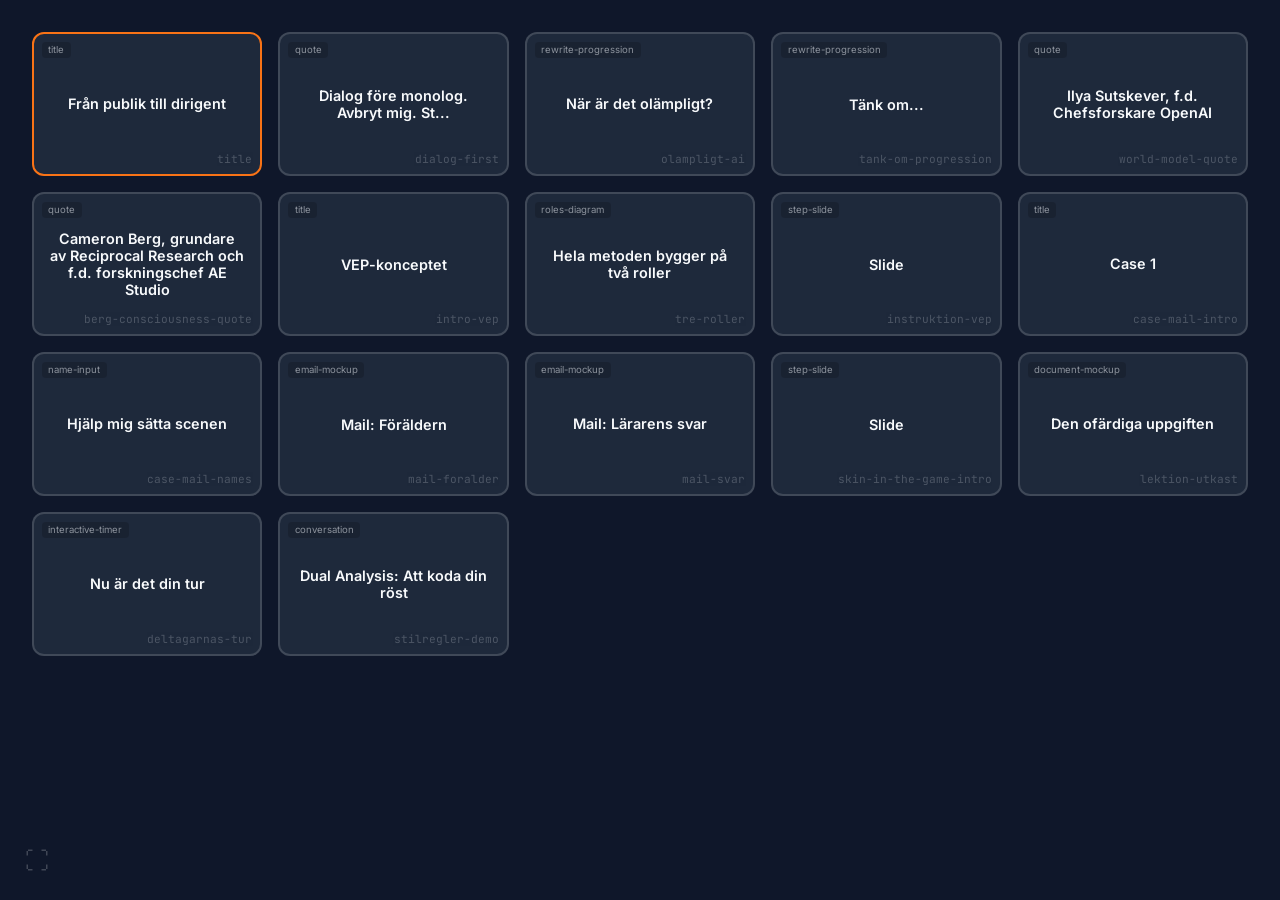
==== index.html @ 454cc5ca "Initial commit for Björnekullaskolan presentation" ====
<!DOCTYPE html>
<html lang="sv">

<head>
    <meta charset="UTF-8">
    <meta name="viewport" content="width=device-width, initial-scale=1.0">
    <title>AI-Workshop Björnekullaskolan</title>
    <meta name="description" content="Workshop om AI för Björnekullaskolan, 28 april 2026">
    <link
        href="https://fonts.googleapis.com/css2?family=Inter:wght@400;600;700;900&family=JetBrains+Mono:wght@400;700&display=swap"
        rel="stylesheet">
    <style>
        :root {
            /* Bakgrundsfärger - ändra här för att byta tema */
            --bg: #0f172a;          /* Djup gryningsblå (slate-900) */
            --surface: #1e293b;     /* Ytor (slate-800) */
            --card-bg: #1e293b;     /* Kortens bakgrund */
            --card-bg-hover: #334155; /* Kort vid hover (slate-700) */

            /* Textfärger */
            --text: #f8fafc;
            --text-muted: rgba(248, 250, 252, 0.7);

            /* Accentfärger */
            --accent: #f97316;
            --accent2: #a855f7;
            --green: #22c55e;
            --yellow: #eab308;
            --red: #ef4444;

            /* Ramar */
            --border: rgba(255, 255, 255, 0.15);
            --border-hover: rgba(255, 255, 255, 0.3);
        }

        * {
            margin: 0;
            padding: 0;
            box-sizing: border-box;
        }

        body {
            font-family: 'Inter', sans-serif;
            background: var(--bg);
            color: var(--text);
            min-height: 100vh;
        }

        /* ===== CARD GRID VIEW ===== */
        .card-view {
            padding: 2rem;
            display: grid;
            grid-template-columns: repeat(auto-fill, minmax(200px, 1fr));
            gap: 1rem;
            max-width: 1400px;
            margin: 0 auto;
        }

        .card-view.hidden {
            display: none;
        }

        .slide-card {
            aspect-ratio: 16/10;
            background: var(--card-bg);
            border-radius: 12px;
            border: 2px solid var(--border);
            cursor: pointer;
            transition: all 0.3s;
            display: flex;
            flex-direction: column;
            align-items: center;
            justify-content: center;
            text-align: center;
            padding: 1rem;
            position: relative;
            overflow: hidden;
        }

        .slide-card:hover {
            border-color: var(--accent);
            transform: translateY(-4px);
            box-shadow: 0 10px 30px rgba(0, 0, 0, 0.4);
        }

        .slide-card:first-child {
            border-color: var(--accent);
        }

        .card-icon {
            font-size: 2rem;
            margin-bottom: 0.5rem;
        }

        .card-title {
            font-weight: 600;
            font-size: 0.9rem;
        }

        .card-id {
            position: absolute;
            bottom: 0.5rem;
            right: 0.5rem;
            font-size: 0.7rem;
            opacity: 0.3;
            font-family: 'JetBrains Mono', monospace;
            color: var(--text-muted);
        }

        .card-type {
            position: absolute;
            top: 0.5rem;
            left: 0.5rem;
            font-size: 0.6rem;
            opacity: 0.5;
            background: rgba(0, 0, 0, 0.3);
            padding: 0.15rem 0.4rem;
            border-radius: 4px;
        }

        /* ===== SLIDE FULLSCREEN VIEW ===== */
        .slide-view {
            position: fixed;
            inset: 0;
            background: var(--bg);
            display: none;
            flex-direction: column;
            z-index: 100;
        }

        .slide-view.active {
            display: flex;
        }

        .slide-content {
            flex: 1;
            display: flex;
            flex-direction: column;
            align-items: center;
            justify-content: center;
            padding: 2rem;
            overflow-y: auto;
        }

        .close-btn {
            position: fixed;
            top: 1rem;
            right: 1rem;
            background: rgba(255, 255, 255, 0.1);
            border: none;
            color: white;
            width: 48px;
            height: 48px;
            border-radius: 50%;
            font-size: 1.5rem;
            cursor: pointer;
            z-index: 101;
            transition: all 0.2s;
        }

        .close-btn:hover {
            background: rgba(255, 255, 255, 0.2);
        }

        /* ===== DIMMER BUTTON ===== */
        .dimmer-btn {
            position: fixed;
            top: 1rem;
            right: 5rem;
            background: rgba(255, 255, 255, 0.1);
            border: none;
            color: white;
            width: 48px;
            height: 48px;
            border-radius: 50%;
            font-size: 1.2rem;
            cursor: pointer;
            z-index: 101;
            transition: all 0.3s;
        }

        .dimmer-btn:hover {
            background: rgba(255, 255, 255, 0.2);
        }

        .dimmer-btn.active {
            background: var(--accent);
        }

        .slide-view.dimmed::before {
            content: '';
            position: absolute;
            inset: 0;
            background: rgba(0, 0, 0, 0.7);
            z-index: 1;
            pointer-events: none;
        }

        .slide-view.dimmed .slide-content {
            z-index: 2;
            position: relative;
        }

        .slide-view.dimmed .close-btn,
        .slide-view.dimmed .dimmer-btn {
            z-index: 102;
        }

        .nav-btn {
            display: none;
        }

        .slide-id-display {
            position: fixed;
            bottom: 1rem;
            left: 50%;
            transform: translateX(-50%);
            font-family: 'JetBrains Mono', monospace;
            font-size: 0.8rem;
            opacity: 0.4;
        }

        /* ===== SLIDE TYPE: TITLE ===== */
        .slide-title-type {
            text-align: center;
        }

        .slide-title-type h1 {
            font-size: clamp(2.5rem, 8vw, 5rem);
            font-weight: 900;
            background: linear-gradient(135deg, var(--accent), var(--accent2));
            -webkit-background-clip: text;
            background-clip: text;
            -webkit-text-fill-color: transparent;
            margin-bottom: 1rem;
        }

        .slide-title-type .subtitle {
            font-size: clamp(1.2rem, 3vw, 1.8rem);
            opacity: 0.8;
        }

        .slide-title-type .meta {
            margin-top: 2rem;
            opacity: 0.5;
            font-size: 0.9rem;
        }

        /* ===== SLIDE TYPE: PRESENTER ===== */
        .slide-presenter {
            text-align: center;
            max-width: 800px;
        }

        .slide-presenter .avatar {
            width: 180px;
            height: 180px;
            border-radius: 50%;
            background: linear-gradient(135deg, var(--accent), var(--accent2));
            display: flex;
            align-items: center;
            justify-content: center;
            font-size: 4rem;
            margin: 0 auto 2rem;
            overflow: hidden;
        }

        .slide-presenter .avatar img {
            width: 100%;
            height: 100%;
            object-fit: cover;
        }

        .slide-presenter h2 {
            font-size: clamp(2.5rem, 5vw, 3.5rem);
            margin-bottom: 0.5rem;
        }

        .slide-presenter .title-org {
            color: var(--accent);
            font-size: clamp(1.3rem, 2.5vw, 1.8rem);
            margin-bottom: 2rem;
        }

        .slide-presenter .bio {
            opacity: 0.9;
            line-height: 1.8;
            font-size: clamp(1.1rem, 2vw, 1.4rem);
        }

        .slide-presenter .contact {
            margin-top: 2rem;
            opacity: 0.6;
            font-size: 1rem;
        }

        /* ===== SLIDE TYPE: STAT ===== */
        .slide-stat {
            text-align: center;
        }

        .slide-stat .stat-value {
            font-size: clamp(6rem, 20vw, 14rem);
            font-weight: 900;
            line-height: 1;
            background: linear-gradient(135deg, #fcd34d, var(--accent));
            -webkit-background-clip: text;
            background-clip: text;
            -webkit-text-fill-color: transparent;
        }

        .slide-stat .stat-label {
            font-size: clamp(1.2rem, 3vw, 1.8rem);
            opacity: 0.9;
            margin-top: 1rem;
            max-width: 700px;
        }

        .slide-stat .stat-source {
            margin-top: 2rem;
            opacity: 0.5;
            font-size: 0.9rem;
        }

        /* ===== SLIDE TYPE: QUOTE ===== */
        .slide-quote {
            max-width: 1000px;
            text-align: center;
        }

        .slide-quote.typewriter {
            font-family: 'JetBrains Mono', monospace;
            color: #fff;
        }

        .slide-quote .quote-text {
            font-size: clamp(1.2rem, 2vw, 2.2rem);
            line-height: 1.5;
            white-space: pre-wrap;
        }

        .slide-quote.typewriter .quote-text {
            text-shadow: 0 0 20px rgba(255, 255, 255, 0.1);
            font-size: clamp(1.4rem, 2.5vw, 2.3rem);
        }

        .slide-quote .highlight {
            color: var(--accent);
            font-weight: 700;
        }

        .slide-quote .quote-author {
            margin-top: 2rem;
            opacity: 0.6;
            font-size: 1rem;
            font-family: 'Inter', sans-serif;
        }

        .slide-quote .cursor {
            display: inline-block;
            width: 0.6em;
            height: 1.2em;
            background: currentColor;
            margin-left: 0.2em;
            animation: blink 1s step-end infinite;
            vertical-align: middle;
        }

        @keyframes blink {
            50% {
                opacity: 0;
            }
        }

        /* ===== SLIDE TYPE: GRID ===== */
        .slide-grid {
            text-align: center;
            width: 100%;
            max-width: 1100px;
        }

        .slide-grid h2 {
            font-size: clamp(1.8rem, 4vw, 2.5rem);
            margin-bottom: 2.5rem;
            background: linear-gradient(135deg, var(--accent), var(--accent2));
            -webkit-background-clip: text;
            background-clip: text;
            -webkit-text-fill-color: transparent;
        }

        .grid-cards {
            display: grid;
            grid-template-columns: repeat(2, 1fr);
            gap: 1.5rem;
        }

        @media (max-width: 768px) {
            .grid-cards {
                grid-template-columns: 1fr;
            }
        }

        .grid-card {
            background: var(--card-bg);
            border-radius: 16px;
            padding: 2rem;
            border: 1px solid var(--border);
            text-align: left;
            transition: all 0.3s;
        }

        .grid-card:hover {
            border-color: var(--accent);
            transform: translateY(-3px);
        }

        .grid-card-icon {
            font-size: 2.5rem;
            margin-bottom: 1rem;
        }

        .grid-card-title {
            font-weight: 700;
            font-size: 1.2rem;
            margin-bottom: 0.8rem;
            color: var(--accent);
        }

        .grid-card-desc {
            font-size: 1rem;
            opacity: 0.85;
            line-height: 1.6;
        }

        /* ===== SLIDE TYPE: QUAD-FLIP ===== */
        .slide-quad {
            text-align: center;
            width: 100%;
            max-width: 900px;
        }

        .slide-quad h2 {
            font-size: 1.8rem;
            color: var(--red);
            margin-bottom: 2rem;
        }

        .quad-grid {
            display: grid;
            grid-template-columns: repeat(2, 1fr);
            gap: 1rem;
        }

        .quad-card {
            background: var(--card-bg);
            border-radius: 16px;
            padding: 2rem;
            border: 2px solid var(--border);
            cursor: pointer;
            transition: all 0.3s;
            min-height: 180px;
            display: flex;
            flex-direction: column;
            justify-content: center;
        }

        .quad-card:hover {
            border-color: var(--border-hover);
            background: var(--card-bg-hover);
            transform: translateY(-3px);
        }

        .quad-card.flipped {
            background: var(--card-bg-hover);
            border-color: var(--accent);
        }

        .quad-front {
            transition: opacity 0.3s;
        }

        .quad-back {
            display: none;
            font-size: 0.9rem;
            line-height: 1.6;
        }

        .quad-card.flipped .quad-front {
            display: none;
        }

        .quad-card.flipped .quad-back {
            display: block;
        }

        .quad-icon {
            font-size: 2rem;
            margin-bottom: 0.5rem;
        }

        .quad-title {
            font-weight: 700;
            font-size: 1.1rem;
        }

        /* ===== SLIDE TYPE: MODAL-CARDS ===== */
        .slide-modal-cards {
            text-align: center;
            width: 100%;
            max-width: 1100px;
        }

        .slide-modal-cards h2 {
            font-size: clamp(1.8rem, 4vw, 2.5rem);
            margin-bottom: 2.5rem;
            background: linear-gradient(135deg, var(--accent), var(--accent2));
            -webkit-background-clip: text;
            background-clip: text;
            -webkit-text-fill-color: transparent;
        }

        .modal-cards-grid {
            display: grid;
            grid-template-columns: repeat(3, 1fr);
            gap: 1.5rem;
        }

        .modal-card {
            background: var(--card-bg);
            border-radius: 16px;
            padding: 2rem;
            border: 2px solid var(--border);
            cursor: pointer;
            transition: all 0.3s;
            text-align: center;
            border-top: 4px solid var(--card-color, var(--accent));
        }

        .modal-card:hover {
            border-color: var(--accent);
            background: var(--card-bg-hover);
            transform: translateY(-4px);
        }

        .modal-card-icon {
            font-size: 3rem;
            margin-bottom: 1rem;
        }

        .modal-card-icon img {
            width: 80px;
            height: 80px;
            object-fit: contain;
        }

        .modal-card-title {
            font-weight: 700;
            font-size: 1.3rem;
        }

        .card-modal-content {
            text-align: left;
        }

        .card-modal-content h3 {
            font-size: 1.8rem;
            margin-bottom: 1.5rem;
            color: var(--accent);
        }

        .card-modal-icon {
            float: right;
            margin-left: 1.5rem;
            font-size: 4rem;
        }

        .card-modal-icon img {
            width: 120px;
            height: 120px;
            object-fit: contain;
        }

        .card-modal-text {
            font-size: 2.2rem;
            line-height: 1.5;
        }

        .card-modal-text strong {
            color: var(--accent);
        }

        /* ===== SLIDE TYPE: TRAFFIC-LIGHT ===== */
        .slide-traffic {
            width: 100%;
            max-width: 1000px;
        }

        .slide-traffic h2 {
            text-align: center;
            font-size: 1.8rem;
            margin-bottom: 2rem;
        }

        /* ===== SLIDE TYPE: IMAGE ===== */
        .slide-image {
            text-align: center;
            width: 100%;
            max-width: 1200px;
            display: flex;
            flex-direction: column;
            align-items: center;
            justify-content: center;
            height: 100%;
        }

        .slide-image h2 {
            font-size: clamp(1.8rem, 4vw, 2.5rem);
            margin-bottom: 0.5rem;
            color: #fff;
        }

        .slide-image .subtitle {
            font-size: clamp(1.2rem, 2vw, 1.5rem);
            opacity: 0.7;
            margin-bottom: 2rem;
        }

        .slide-image img {
            max-width: 100%;
            max-height: 65vh;
            object-fit: contain;
            border-radius: 12px;
            box-shadow: 0 10px 30px rgba(0,0,0,0.5);
            border: 1px solid rgba(255,255,255,0.1);
        }

        /* ===== SLIDE TYPE: ROLES DIAGRAM ===== */
        .slide-roles-diagram {
            text-align: center;
            width: 100%;
            max-width: 1200px;
            height: 100%;
            display: flex;
            flex-direction: column;
            justify-content: center;
        }

        .slide-roles-diagram h2 {
            font-size: clamp(2rem, 4vw, 3rem);
            margin-bottom: 3rem;
            color: #fff;
            text-transform: uppercase;
            letter-spacing: 2px;
        }

        .roles-container {
            display: grid;
            grid-template-columns: repeat(2, 1fr);
            gap: 2rem;
            position: relative;
        }

        .roles-container::before {
            content: '';
            position: absolute;
            top: 0;
            bottom: 0;
            left: 50%;
            width: 2px;
            background: var(--accent);
            opacity: 0.5;
        }

        .role-column {
            display: flex;
            flex-direction: column;
            align-items: center;
            padding: 0 1rem;
        }

        .role-header {
            font-size: 1.5rem;
            font-weight: 700;
            margin-bottom: 2rem;
            text-transform: uppercase;
        }

        .role-icon {
            font-size: 6rem;
            margin-bottom: 2rem;
            filter: drop-shadow(0 0 20px rgba(249,115,22,0.4));
        }

        .role-footer {
            font-size: 1.2rem;
            line-height: 1.5;
            color: #cbd5e1;
        }
        
        .role-footer strong {
            color: var(--accent);
        }

        .traffic-grid {
            display: grid;
            grid-template-columns: repeat(3, 1fr);
            gap: 1rem;
        }

        .traffic-col {
            border-radius: 12px;
            padding: 1.2rem;
        }

        .traffic-col.green {
            background: rgba(34, 197, 94, 0.15);
            border: 2px solid var(--green);
        }

        .traffic-col.yellow {
            background: rgba(234, 179, 8, 0.15);
            border: 2px solid var(--yellow);
        }

        .traffic-col.red {
            background: rgba(239, 68, 68, 0.15);
            border: 2px solid var(--red);
        }

        .traffic-header {
            font-weight: 700;
            font-size: 1.1rem;
            margin-bottom: 1rem;
            display: flex;
            align-items: center;
            gap: 0.5rem;
        }

        .traffic-col.green .traffic-header {
            color: var(--green);
        }

        .traffic-col.yellow .traffic-header {
            color: var(--yellow);
        }

        .traffic-col.red .traffic-header {
            color: var(--red);
        }

        .traffic-list {
            list-style: none;
        }

        .traffic-list li {
            padding: 0.5rem 0;
            border-bottom: 1px solid var(--border);
            font-size: 0.85rem;
        }

        .traffic-list li:last-child {
            border-bottom: none;
        }

        /* ===== SLIDE TYPE: INCIDENTS ===== */
        .slide-incidents {
            width: 100%;
            max-width: 1200px;
        }

        .slide-incidents h2 {
            color: var(--yellow);
            font-size: clamp(1.8rem, 4vw, 2.5rem);
            margin-bottom: 0.5rem;
        }

        .slide-incidents .subtitle {
            opacity: 0.8;
            margin-bottom: 2.5rem;
            font-size: 1.1rem;
        }

        .incidents-grid {
            display: grid;
            grid-template-columns: repeat(3, 1fr);
            gap: 1.5rem;
        }

        @media (max-width: 900px) {
            .incidents-grid {
                grid-template-columns: 1fr;
            }
        }

        .incident-card {
            background: var(--card-bg);
            border: 2px solid var(--red);
            border-radius: 16px;
            padding: 1.8rem;
            cursor: pointer;
            transition: all 0.3s;
            text-align: left;
        }

        .incident-card:hover {
            border-color: var(--red);
            transform: translateY(-4px);
            box-shadow: 0 8px 24px rgba(239, 68, 68, 0.2);
        }

        .incident-icon {
            font-size: 2rem;
            margin-bottom: 0.5rem;
        }

        .incident-name {
            font-weight: 700;
            font-size: 1.2rem;
            margin: 0.5rem 0;
        }

        .incident-age {
            color: var(--red);
            font-weight: 700;
            font-size: 1.1rem;
        }

        .incident-platform {
            font-size: 0.9rem;
            opacity: 0.7;
            margin-top: 0.3rem;
        }

        .incident-desc {
            margin-top: 1rem;
            font-size: 0.95rem;
            line-height: 1.6;
            opacity: 0.9;
        }

        /* ===== SLIDE TYPE: TOOL-LINKS ===== */
        .slide-tools {
            text-align: center;
            width: 100%;
            max-width: 700px;
        }

        .slide-tools h2 {
            font-size: 1.8rem;
            margin-bottom: 2rem;
        }

        .tools-grid {
            display: grid;
            grid-template-columns: repeat(auto-fit, minmax(250px, 1fr));
            gap: 1rem;
        }

        .tool-card {
            background: linear-gradient(135deg, rgba(34, 197, 94, 0.1), rgba(34, 197, 94, 0.05));
            border: 2px solid var(--green);
            border-radius: 14px;
            padding: 1.5rem;
            text-decoration: none;
            color: var(--text);
            transition: all 0.3s;
        }

        .tool-card:hover {
            transform: translateY(-4px);
            box-shadow: 0 10px 30px rgba(0, 0, 0, 0.3);
        }

        .tool-icon {
            font-size: 2.5rem;
            margin-bottom: 1rem;
        }

        .tool-name {
            font-size: 1.2rem;
            font-weight: 700;
            margin-bottom: 0.5rem;
        }

        .tool-desc {
            font-size: 0.9rem;
            opacity: 0.7;
        }

        /* ===== SLIDE TYPE: PROMPT-DEMO ===== */
        .slide-prompt-demo {
            text-align: center;
            width: 100%;
            max-width: 900px;
        }

        .slide-prompt-demo h2 {
            font-size: 1.8rem;
            margin-bottom: 0.5rem;
            background: linear-gradient(135deg, var(--accent2), #06b6d4);
            -webkit-background-clip: text;
            background-clip: text;
            -webkit-text-fill-color: transparent;
        }

        .slide-prompt-demo .subtitle {
            opacity: 0.7;
            margin-bottom: 1.5rem;
        }

        .prompt-box {
            background: #1a1a2e;
            border: 2px solid var(--accent2);
            border-radius: 12px;
            padding: 1.5rem;
            text-align: left;
            position: relative;
            margin-bottom: 1.5rem;
        }

        .prompt-box pre {
            font-family: 'JetBrains Mono', monospace;
            font-size: 0.95rem;
            line-height: 1.7;
            white-space: pre-wrap;
            word-wrap: break-word;
            color: #e2e8f0;
            margin: 0;
        }

        .prompt-box .placeholder {
            color: var(--accent);
            font-weight: 700;
        }

        .copy-btn {
            position: absolute;
            top: 0.8rem;
            right: 0.8rem;
            background: var(--accent2);
            border: none;
            color: white;
            padding: 0.4rem 0.8rem;
            border-radius: 6px;
            cursor: pointer;
            font-size: 0.8rem;
            transition: all 0.2s;
        }

        .copy-btn:hover {
            background: #9333ea;
        }

        .copy-btn.copied {
            background: var(--green);
        }

        .prompt-example {
            background: rgba(34, 197, 94, 0.1);
            border: 1px solid var(--green);
            border-radius: 10px;
            padding: 1rem;
            text-align: left;
        }

        .prompt-example-label {
            color: var(--green);
            font-weight: 600;
            font-size: 0.85rem;
            margin-bottom: 0.5rem;
        }

        .prompt-example-text {
            font-style: italic;
            opacity: 0.9;
        }

        .prompt-why {
            margin-top: 1.5rem;
            background: rgba(168, 85, 247, 0.1);
            border-left: 4px solid var(--accent2);
            padding: 1rem;
            border-radius: 0 8px 8px 0;
            text-align: left;
            font-size: 0.9rem;
        }

        /* ===== SLIDE TYPE: VIDEO-LINK ===== */
        .slide-video-link {
            text-align: center;
            width: 100%;
            max-width: 700px;
        }

        .slide-video-link h2 {
            font-size: 2.5rem;
            margin-bottom: 0.5rem;
        }

        .slide-video-link .subtitle {
            opacity: 0.7;
            margin-bottom: 2rem;
            font-size: 1.2rem;
        }

        .video-play-button {
            display: inline-flex;
            flex-direction: column;
            align-items: center;
            gap: 1rem;
            padding: 2rem 4rem;
            background: linear-gradient(135deg, var(--accent1), var(--accent2));
            border-radius: 20px;
            text-decoration: none;
            color: white;
            transition: all 0.3s ease;
            box-shadow: 0 8px 32px rgba(168, 85, 247, 0.3);
        }

        .video-play-button:hover {
            transform: scale(1.05);
            box-shadow: 0 12px 48px rgba(168, 85, 247, 0.5);
        }

        .play-icon {
            font-size: 4rem;
            line-height: 1;
        }

        .play-text {
            font-size: 1.2rem;
            font-weight: 600;
        }

        .video-description {
            margin-top: 2rem;
            opacity: 0.8;
            max-width: 500px;
            margin-left: auto;
            margin-right: auto;
        }

        /* ===== SLIDE TYPE: STEP-SLIDE ===== */
        .slide-step {
            text-align: center;
            width: 100%;
            max-width: 1000px;
            position: relative;
        }

        .step-container {
            min-height: 60vh;
            display: flex;
            flex-direction: column;
            align-items: center;
            justify-content: center;
            cursor: pointer;
        }

        .step-content {
            display: none;
            animation: fadeInStep 0.5s ease;
        }

        .step-content.active {
            display: flex;
            flex-direction: column;
            align-items: center;
            gap: 1.5rem;
        }

        @keyframes fadeInStep {
            from {
                opacity: 0;
                transform: translateY(20px);
            }

            to {
                opacity: 1;
                transform: translateY(0);
            }
        }

        .step-title {
            font-size: clamp(2.5rem, 5vw, 4rem);
            font-weight: 900;
            color: var(--accent);
            margin-bottom: 1rem;
        }

        .step-subtitle {
            font-size: clamp(1.5rem, 3vw, 2.5rem);
            color: var(--sage);
            font-weight: 600;
        }

        .step-definition {
            font-size: clamp(1.5rem, 3vw, 2.5rem);
            max-width: 800px;
            line-height: 1.6;
            color: var(--accent);
        }

        .step-list {
            text-align: left;
            max-width: 900px;
            list-style: none;
            padding-left: 0;
            display: flex;
            flex-direction: column;
            gap: 1.2rem;
        }

        .step-list li {
            font-size: clamp(1.2rem, 2.5vw, 1.8rem);
            line-height: 1.5;
            background: var(--card-bg);
            padding: 1rem 1.5rem;
            border-radius: 12px;
            border-left: 4px solid var(--accent);
        }

        .step-list li strong {
            color: #fff;
            display: inline-block;
            margin-right: 0.5rem;
        }

        .step-list li span {
            color: var(--text-muted);
        }

        .step-list li.highlight {
            background: rgba(249, 115, 22, 0.15); /* var(--accent) with opacity */
            border: 1px solid var(--accent);
            border-left: 6px solid var(--accent);
            transform: scale(1.03);
            margin: 10px 0;
            box-shadow: 0 10px 25px rgba(0,0,0,0.4);
        }

        .step-list li.highlight strong {
            color: var(--accent);
            font-size: 110%;
        }

        .step-list li.highlight span {
            color: #fff;
            font-weight: 500;
        }

        .step-footer {
            color: var(--coral);
            font-size: clamp(1.2rem, 2vw, 1.8rem);
            font-weight: 600;
            font-style: italic;
            margin-top: 1.5rem;
        }

        .step-dots {
            display: flex;
            gap: 0.8rem;
            justify-content: center;
            margin-top: 2rem;
        }

        .step-dot {
            width: 12px;
            height: 12px;
            border-radius: 50%;
            background: rgba(255, 255, 255, 0.3);
            cursor: pointer;
            transition: all 0.3s;
        }

        .step-dot.active {
            background: var(--accent);
            transform: scale(1.3);
        }

        .step-hint {
            position: absolute;
            bottom: 2rem;
            left: 50%;
            transform: translateX(-50%);
            opacity: 0.5;
            font-size: 0.9rem;
        }

        /* ===== SLIDE TYPE: TOKEN-DEMO ===== */
        .slide-token-demo {
            text-align: center;
            width: 100%;
            max-width: 800px;
        }

        .slide-token-demo h2 {
            font-size: 1.8rem;
            margin-bottom: 0.5rem;
            background: linear-gradient(135deg, var(--accent), var(--accent2));
            -webkit-background-clip: text;
            background-clip: text;
            -webkit-text-fill-color: transparent;
        }

        .slide-token-demo .desc {
            opacity: 0.7;
            margin-bottom: 2rem;
        }

        .demo-box {
            background: var(--surface);
            border-radius: 16px;
            padding: 2rem;
        }

        .prompt-area {
            font-family: 'JetBrains Mono', monospace;
            font-size: 1.5rem;
            margin-bottom: 1.5rem;
        }

        .predicted {
            color: var(--green);
            opacity: 0;
            transition: opacity 0.3s;
        }

        .predicted.visible {
            opacity: 1;
        }

        .token-cursor {
            display: inline-block;
            width: 0.6em;
            height: 1.2em;
            background: var(--accent);
            margin-left: 0.1em;
            animation: blink 1s step-end infinite;
            vertical-align: middle;
        }

        .options {
            display: flex;
            gap: 0.8rem;
            flex-wrap: wrap;
            justify-content: center;
            margin-bottom: 1.5rem;
        }

        .option {
            background: rgba(249, 115, 22, 0.15);
            border: 2px solid var(--accent);
            border-radius: 8px;
            padding: 0.6rem 1.2rem;
            cursor: pointer;
            transition: all 0.2s;
            font-family: 'JetBrains Mono', monospace;
        }

        .option:hover {
            background: var(--accent);
            color: var(--bg);
        }

        .option.selected {
            background: var(--green);
            border-color: var(--green);
            color: var(--bg);
        }

        .probability {
            font-size: 0.75rem;
            opacity: 0.7;
            margin-left: 0.5rem;
        }

        .explanation {
            background: rgba(168, 85, 247, 0.1);
            border-left: 4px solid var(--accent2);
            padding: 1rem;
            border-radius: 0 8px 8px 0;
            text-align: left;
            font-size: 0.95rem;
            line-height: 1.6;
        }

        .reset-btn {
            margin-top: 1rem;
            background: rgba(255, 255, 255, 0.1);
            border: none;
            color: white;
            padding: 0.5rem 1rem;
            border-radius: 6px;
            cursor: pointer;
        }

        .reset-btn:hover {
            background: rgba(255, 255, 255, 0.2);
        }

        /* Modal for incidents */
        .modal-overlay {
            position: fixed;
            inset: 0;
            background: rgba(0, 0, 0, 0.9);
            display: none;
            align-items: center;
            justify-content: center;
            z-index: 200;
            padding: 2rem;
        }

        .modal-overlay.active {
            display: flex;
        }

        .modal {
            background: var(--surface);
            border-radius: 16px;
            padding: 2rem;
            max-width: 600px;
            max-height: 80vh;
            overflow-y: auto;
        }

        .modal h3 {
            color: var(--red);
            margin-bottom: 1rem;
        }

        .modal p {
            line-height: 1.7;
            margin-bottom: 1rem;
        }

        .modal a {
            color: var(--yellow);
        }

        /* Source button */
        .source-btn {
            position: fixed;
            bottom: 1rem;
            right: 1rem;
            background: rgba(255, 255, 255, 0.1);
            border: 1px solid rgba(255, 255, 255, 0.2);
            color: white;
            padding: 0.5rem 1rem;
            border-radius: 8px;
            cursor: pointer;
            font-size: 0.8rem;
            z-index: 101;
            display: flex;
            align-items: center;
            gap: 0.4rem;
            transition: all 0.2s;
        }

        .source-btn:hover {
            background: rgba(255, 255, 255, 0.2);
            border-color: var(--yellow);
        }

        .sources-modal h3 {
            color: var(--yellow);
            margin-bottom: 1rem;
        }

        .sources-modal .source-item {
            padding: 0.8rem 0;
            border-bottom: 1px solid var(--border);
        }

        .sources-modal .source-item:last-child {
            border-bottom: none;
        }

        .sources-modal .source-name {
            font-weight: 600;
            margin-bottom: 0.3rem;
        }

        .sources-modal .source-url {
            font-size: 0.85rem;
            color: var(--yellow);
            word-break: break-all;
        }

        @media (max-width: 768px) {

            .traffic-grid,
            .quad-grid {
                grid-template-columns: 1fr;
            }
        }

        /* Large screen optimization for auditorium presentations */
        @media (min-width: 1200px) {
            .slide-content {
                padding: 3rem;
            }

            /* Bigger titles */
            .slide-title-type h1 {
                font-size: clamp(4rem, 8vw, 8rem);
            }

            .slide-title-type .subtitle {
                font-size: clamp(1.5rem, 3vw, 2.5rem);
            }

            /* Bigger stats */
            .slide-stat .stat-value {
                font-size: clamp(10rem, 25vw, 20rem);
            }

            .slide-stat .stat-label {
                font-size: clamp(1.8rem, 4vw, 3rem);
                max-width: 1000px;
            }

            /* Bigger quotes */
            .slide-quote {
                max-width: 1200px;
            }

            .slide-quote .quote-text {
                font-size: clamp(2rem, 4vw, 3.5rem);
            }

            .slide-quote .quote-author {
                font-size: 1.5rem;
            }

            /* Bigger grid cards */
            .grid-cards {
                gap: 2rem;
            }

            .grid-card {
                padding: 2.5rem;
            }

            .grid-card-icon {
                font-size: 4rem;
            }

            .grid-card-title {
                font-size: 1.6rem;
            }

            .grid-card-desc {
                font-size: 1.2rem;
            }

            /* Bigger quad flip cards */
            .quad-card {
                min-height: 280px;
            }

            .quad-icon {
                font-size: 4rem;
            }

            .quad-title {
                font-size: 1.4rem;
            }

            .quad-back {
                font-size: 1.3rem;
            }

            /* Bigger traffic light */
            .traffic-column h3 {
                font-size: 1.6rem;
            }

            .traffic-item {
                font-size: 1.2rem;
                padding: 1rem;
            }

            /* Bigger prompt demo */
            .slide-prompt-demo {
                max-width: 1100px;
            }

            .prompt-box pre {
                font-size: 1.3rem;
            }

            /* Bigger token demo */
            .slide-token-demo {
                max-width: 1000px;
            }

            .demo-box {
                padding: 3rem;
            }

            .prompt-area {
                font-size: 2rem;
            }

            .option {
                font-size: 1.4rem;
                padding: 1.2rem 2rem;
            }
            /* Rewrite progression */
            .slide-rewrite { text-align: center; max-width: 900px; margin: 0 auto; display: flex; flex-direction: column; align-items: center; justify-content: center; gap: 24px; }
            .rewrite-prefix { font-size: 1.8rem; font-weight: 300; color: var(--accent); opacity: 0; transition: opacity 0.6s ease; font-style: italic; }
            .rewrite-prefix.visible { opacity: 1; }
            .rewrite-main { font-size: 3rem; font-weight: 300; line-height: 1.5; color: var(--text); }
            .rewrite-main .rw-slot { display: inline; color: #fff; transition: color 0.4s ease; }
            .rewrite-main .rw-slot.active { border-right: 2px solid var(--accent); animation: blink-cursor 0.8s step-end infinite; color: var(--accent); }
            .rewrite-main .rw-slot.changed { color: var(--accent); }
            .rewrite-main .rw-slot .changed { color: var(--accent); }
            
            /* Case Grid */
            .slide-case-grid { max-width: 1200px; margin: 0 auto; text-align: center; }
            .slide-case-grid h2 { font-size: 2.8rem; font-weight: 700; margin-bottom: 40px; }
            .cg-cards { display: grid; grid-template-columns: repeat(auto-fit, minmax(280px, 1fr)); gap: 24px; }
            .cg-card { 
                background: var(--card-bg); border-radius: 20px; padding: 32px; 
                text-align: left; cursor: pointer; transition: all 0.3s cubic-bezier(0.16, 1, 0.3, 1);
                box-shadow: 0 4px 20px rgba(0,0,0,0.04);
                position: relative; overflow: hidden;
                border: 1px solid var(--border);
            }
            .cg-card::before {
                content: ''; position: absolute; top: 0; left: 0; width: 8px; height: 100%;
                background: var(--card-color, var(--accent));
            }
            .cg-card:hover { transform: translateY(-4px); box-shadow: 0 12px 30px rgba(0,0,0,0.4); border-color: var(--accent); }
            .cg-card.expanded { grid-column: 1 / -1; }
            .cg-title { font-size: 2.2rem; font-weight: 600; margin-bottom: 16px; color: var(--text); }
            .cg-desc { font-size: 1.6rem; color: var(--text-muted); line-height: 1.6; }
            .cg-card.expanded .cg-desc { font-size: 1.8rem; margin-top: 24px; border-top: 1px dashed rgba(255,255,255,0.2); padding-top: 24px; }
            .cg-image-grid { display: grid; grid-template-columns: repeat(auto-fit, minmax(180px, 1fr)); gap: 16px; margin: 24px 0; }
            .cg-image-grid img { width: 100%; height: 180px; object-fit: cover; border-radius: 8px; cursor: zoom-in; transition: transform 0.2s; }
            .cg-image-grid img:hover { transform: scale(1.05); }

            /* Interactive Timer Slide */
            .slide-timer { max-width: 900px; margin: 0 auto; text-align: center; display: flex; flex-direction: column; align-items: center; justify-content: center; height: 100%; }
            .slide-timer h2 { font-size: 5rem; margin-bottom: 20px; color: #fff; }
            .slide-timer .subtitle { font-size: 2.2rem; color: rgba(255,255,255,0.8); margin-bottom: 40px; }
            .timer-setup { display: flex; align-items: center; gap: 20px; background: rgba(255,255,255,0.05); padding: 30px 40px; border-radius: 16px; border: 1px solid rgba(255,255,255,0.1); box-shadow: 0 10px 40px rgba(0,0,0,0.4); backdrop-filter: blur(10px); }
            .timer-setup label { font-size: 2.4rem; font-weight: 500; color: #fff; }
            .timer-setup input { font-size: 3rem; padding: 10px 20px; background: rgba(0,0,0,0.6); border: 2px solid var(--accent); color: var(--accent); border-radius: 8px; font-family: var(--font); box-shadow: inset 0 2px 10px rgba(0,0,0,0.5); }
            .timer-setup input:focus { outline: none; box-shadow: 0 0 20px rgba(255,95,86,0.3); }
            .timer-setup button { font-size: 2.4rem; padding: 15px 30px; background: var(--accent); color: #fff; border: none; border-radius: 8px; cursor: pointer; font-weight: bold; transition: all 0.2s; box-shadow: 0 4px 15px rgba(255,95,86,0.3); }
            .timer-setup button:hover { background: #ff4035; transform: scale(1.05); }
            .timer-display { margin-top: 40px; display: none; flex-direction: column; align-items: center; }
            .timer-digits { font-size: 16rem; font-weight: bold; color: var(--accent); font-variant-numeric: tabular-nums; line-height: 1; text-shadow: 0 0 40px rgba(255, 95, 86, 0.4); }
            
            .timer-fullscreen-overlay { position: fixed; top: 0; left: 0; right: 0; bottom: 0; background: rgba(10, 10, 10, 0.95); z-index: 1000; display: flex; align-items: center; justify-content: center; opacity: 0; pointer-events: none; transition: opacity 0.5s ease; backdrop-filter: blur(20px); }
            .timer-fullscreen-overlay.visible { opacity: 1; pointer-events: auto; }
            .timer-fullscreen-text { font-size: 8rem; font-weight: bold; color: var(--accent); text-align: center; max-width: 80%; line-height: 1.2; text-shadow: 0 10px 50px rgba(255,95,86,0.3); }

            /* ===== LIGHTBOX ===== */
            .slide-lightbox {
            position: fixed;
            top: 0; left: 0; width: 100vw; height: 100vh;
            z-index: 9999;
            background: rgba(0,0,0,0.9);
            display: flex;
            align-items: center;
            justify-content: center;
            opacity: 0;
            transition: opacity 0.3s ease;
            pointer-events: none;
            }
            .slide-lightbox.visible { opacity: 1; pointer-events: auto; }
            .slide-lightbox.theme-light { background: rgba(250,250,248,0.95); }
            .lightbox-close {
            position: absolute; top: 24px; right: 24px;
            background: transparent; border: 1px solid var(--text-muted); color: var(--text-muted);
            padding: 8px 16px; font-family: var(--font); font-size: 0.9rem; cursor: pointer;
            border-radius: 8px; transition: all 0.2s;
            }
            .lightbox-close:hover { background: rgba(255,255,255,0.1); color: #fff; border-color: #fff; }
            .slide-lightbox.theme-dark .lightbox-close { color: #fff; border-color: rgba(255,255,255,0.5); }
            .slide-lightbox.theme-dark .lightbox-close:hover { background: rgba(255,255,255,0.1); border-color: #fff; }
            .lightbox-content {
            max-width: 1000px; width: 90%; max-height: 90vh; overflow-y: auto;
            padding: 40px; background: var(--card-bg); border-radius: 12px;
            box-shadow: 0 20px 60px rgba(0,0,0,0.4); font-family: var(--font);
            }
            .slide-lightbox.theme-dark .lightbox-content { background: #111; color: #eee; border: 1px solid #333; }
            
            /* Conversation Slide */
            .slide-conversation { max-width: 900px; height: 75vh; overflow-y: auto; margin: 0 auto; display: flex; flex-direction: column; gap: 20px; text-align: left; padding: 20px 20px 200px 20px; -ms-overflow-style: none; scrollbar-width: none; }
            .slide-conversation::-webkit-scrollbar { display: none; }
            .conv-message { padding: 20px 25px; border-radius: 20px; font-size: 1.6rem; max-width: 85%; opacity: 0; transform: translateY(20px); transition: all 0.4s cubic-bezier(0.16, 1, 0.3, 1); display: none; }
            .conv-message.active { opacity: 1; transform: translateY(0); display: block; }
            .conv-user { align-self: flex-end; background: rgba(249, 115, 22, 0.15); border: 1px solid var(--accent); color: var(--text); border-bottom-right-radius: 4px; box-shadow: 0 4px 15px rgba(0,0,0,0.2); }
            .conv-ai { align-self: flex-start; background: var(--card-bg); border: 1px solid var(--border); border-bottom-left-radius: 4px; color: var(--text); }
            .conv-meta { font-size: 1rem; opacity: 0.7; margin-bottom: 8px; font-family: monospace; font-weight: 600; text-transform: uppercase; letter-spacing: 1px; }
            .conv-ai .conv-meta { color: var(--accent); }
            
            /* Email Mockup Slide */
            .slide-email { max-width: 1200px; margin: 0 auto; width: 100%; border-radius: 12px; overflow: hidden; box-shadow: 0 20px 50px rgba(0,0,0,0.6); font-family: -apple-system, BlinkMacSystemFont, "Segoe UI", Roboto, Helvetica, Arial, sans-serif; background: #ffffff; color: #333333; text-align: left; }
            .email-header { background: #e5e5e5; padding: 15px 20px; border-bottom: 1px solid #d0d0d0; display: flex; align-items: center; gap: 8px; }
            .email-dots { display: flex; gap: 8px; }
            .email-dot { width: 14px; height: 14px; border-radius: 50%; }
            .email-dot.red { background: #ff5f56; }
            .email-dot.yellow { background: #ffbd2e; }
            .email-dot.green { background: #27c93f; }
            .email-meta { padding: 25px 30px; border-bottom: 1px solid #e0e0e0; font-size: 1.3rem; background: #fafafa; }
            .email-meta div { margin-bottom: 10px; display: flex; }
            .email-meta span { color: #888; width: 80px; display: inline-block; font-weight: 600; flex-shrink: 0; }
            .email-meta .meta-val { color: #111; font-weight: 400; }
            .email-meta .meta-subject { font-weight: 700; font-size: 1.5rem; margin-top: 15px; color: #000; }
            .email-body { padding: 40px 40px 60px 40px; font-size: 2.4rem; line-height: 1.6; max-height: 50vh; overflow-y: auto; color: #222; scroll-behavior: smooth; }
            .email-body .cursor { display: inline-block; width: 2px; height: 1.2em; background-color: #333; margin-left: 2px; vertical-align: middle; animation: blink-cursor 0.8s step-end infinite; }
            
            /* Name Input Slide */
            .slide-name-input { max-width: 900px; margin: 0 auto; text-align: center; }
            .slide-name-input h2 { font-size: 4.5rem; margin-bottom: 15px; color: #fff; text-shadow: 0 4px 20px rgba(0,0,0,0.5); }
            .slide-name-input .subtitle { font-size: 2.2rem; color: rgba(255,255,255,0.8); margin-bottom: 40px; }
            .input-grid { display: flex; flex-direction: column; gap: 25px; margin-top: 40px; }
            .input-group { display: flex; align-items: center; justify-content: flex-start; background: rgba(30, 30, 40, 0.8); padding: 20px 40px; border-radius: 16px; border: 1px solid rgba(255,255,255,0.1); box-shadow: 0 10px 40px rgba(0,0,0,0.4); backdrop-filter: blur(10px); }
            .input-group label { font-size: 2.4rem; font-weight: 500; color: #fff; width: 300px; text-align: left; }
            .input-group input { flex-grow: 1; font-size: 2.4rem; padding: 15px 25px; border-radius: 10px; border: 2px solid rgba(255,255,255,0.1); background: rgba(0,0,0,0.4); color: var(--accent); font-family: var(--font); transition: all 0.3s; box-shadow: inset 0 2px 10px rgba(0,0,0,0.5); }
            .input-group input:focus { outline: none; border-color: var(--accent); background: rgba(0,0,0,0.6); box-shadow: 0 0 20px rgba(255,100,100,0.2), inset 0 2px 10px rgba(0,0,0,0.5); }
            .input-group input::placeholder { color: rgba(255,255,255,0.2); }
            
            .slide-lightbox.theme-dark .lightbox-content { background: #111; color: #eee; border: 1px solid #333; }
        }
    </style>
</head>

<body>
    <div class="card-view" id="cardView"></div>

    <div class="slide-view" id="slideView">
        <button class="close-btn" onclick="closeSlide()">✕</button>
        <button class="dimmer-btn" id="dimmerBtn" onclick="toggleDimmer()" title="Dimma bakgrund">🌙</button>
        <div class="slide-content" id="slideContent"></div>
        <div class="slide-id-display" id="slideIdDisplay"></div>
    </div>

    <div class="modal-overlay" id="incidentModal" onclick="closeIncidentModal(event)">
        <div class="modal" id="incidentModalContent" onclick="event.stopPropagation()"></div>
    </div>

    <div class="modal-overlay" id="sourcesModal" onclick="closeSourcesModal(event)">
        <div class="modal sources-modal" id="sourcesModalContent" onclick="event.stopPropagation()"></div>
    </div>

    <button class="source-btn" id="sourceBtn" style="display:none" onclick="showSources()">
        📚 Källor
    </button>

    <button id="fullscreenBtn" onclick="toggleFullScreen()" title="Helskärm" style="position: fixed; bottom: 15px; left: 15px; z-index: 10000; background: none; border: none; color: var(--text-muted); cursor: pointer; font-size: 1.5rem; opacity: 0.3; padding: 10px; transition: opacity 0.2s;" onmouseover="this.style.opacity=1" onmouseout="this.style.opacity=0.3">
        ⛶
    </button>

    <!-- Slide Lightbox -->
    <div id="slideLightbox" class="slide-lightbox theme-dark">
        <button id="lightboxClose" class="lightbox-close">[ STÄNG ]</button>
        <div id="lightboxContent" class="lightbox-content"></div>
    </div>

    <script>
        let slidesData = [];
        let currentSlideIndex = 0;
        
        let globalNames = {
            elev: "",
            mamma: "",
            larare: ""
        };
        
        function replaceNames(text) {
            if(!text) return text;
            return text
                .replace(/\[ELEV\]/g, globalNames.elev)
                .replace(/\[MAMMA\]/g, globalNames.mamma)
                .replace(/\[LÄRARE\]/g, globalNames.larare);
        }

        // Load slides from JSON
        async function loadSlides() {
            try {
                const response = await fetch('slides.json?t=' + new Date().getTime());
                const data = await response.json();
                slidesData = data.slides;
                renderCardView();
            } catch (error) {
                console.error('Failed to load slides:', error);
                document.getElementById('cardView').innerHTML = '<p style="padding:2rem;opacity:0.5">Kunde inte ladda slides.json</p>';
            }
        }

        // Render card grid
        function renderCardView() {
            const container = document.getElementById('cardView');
            container.innerHTML = slidesData.map((slide, index) => {
                const bgStyle = slide.background
                    ? `background-image: linear-gradient(rgba(10, 10, 30, 0.5), rgba(10, 10, 30, 0.7)), url('${slide.background}'); background-size: cover; background-position: center;`
                    : '';
                const cardTitle = getCardTitle(slide);
                return `
                <div class="slide-card" onclick="openSlide(${index})" style="${bgStyle}">
                    <span class="card-type">${slide.type}</span>
                    <span class="card-title">${cardTitle}</span>
                    <span class="card-id">${slide.id}</span>
                </div>
            `}).join('');
        }

        function getCardTitle(slide) {
            // Prioritera title, sedan author för quotes, sedan andra fält
            if (slide.title) return slide.title;
            if (slide.type === 'quote' && slide.author) return slide.author;
            if (slide.name) return slide.name;
            if (slide.value) return slide.value;
            if (slide.type === 'quote' && slide.text) {
                // Extrahera första 30 tecken av texten
                const cleanText = slide.text.replace(/\*/g, '').substring(0, 35);
                return cleanText + '...';
            }
            return 'Slide';
        }

        function getTypeIcon(type) {
            const icons = {
                'title': '🎬',
                'presenter': '👤',
                'stat': '📊',
                'quote': '💬',
                'grid': '📦',
                'quad-flip': '🔄',
                'traffic-light': '🚦',
                'incidents': '⚠️',
                'tool-links': '🔧',
                'token-demo': '🧠',
                'step-slide': '📖',
                'prompt-demo': '✨',
                'video-link': '🎬'
            };
            return icons[type] || '📄';
        }

        // Open slide in fullscreen
        function openSlide(index) {
            currentSlideIndex = index;
            renderCurrentSlide();
            document.getElementById('cardView').classList.add('hidden');
            document.getElementById('slideView').classList.add('active');
        }

        function closeSlide() {
            document.getElementById('slideView').classList.remove('active');
            document.getElementById('slideView').classList.remove('dimmed');
            document.getElementById('dimmerBtn').classList.remove('active');
            document.getElementById('cardView').classList.remove('hidden');
        }

        function openLightbox(imageSrc) {
            const lb = document.getElementById('slideLightbox');
            const content = document.getElementById('lightboxContent');
            lb.classList.add('visible');
            content.innerHTML = `<img src="${imageSrc}" style="width:100%;max-height:80vh;object-fit:contain;border-radius:12px;">`;
            document.getElementById('lightboxClose').onclick = () => { lb.classList.remove('visible'); };
            lb.onclick = (e) => { if(e.target === lb) lb.classList.remove('visible'); };
        }

        function toggleDimmer() {
            const slideView = document.getElementById('slideView');
            const dimmerBtn = document.getElementById('dimmerBtn');
            slideView.classList.toggle('dimmed');
            dimmerBtn.classList.toggle('active');
        }

        function toggleFullScreen() {
            if (!document.fullscreenElement) {
                document.documentElement.requestFullscreen().catch(err => {
                    console.log(`Kunde inte starta helskärm: ${err.message}`);
                });
            } else {
                if (document.exitFullscreen) {
                    document.exitFullscreen();
                }
            }
        }

        function prevSlide() {
            if (currentSlideIndex > 0) {
                currentSlideIndex--;
                renderCurrentSlide();
            }
        }

        function nextSlide() {
            if (currentSlideIndex < slidesData.length - 1) {
                currentSlideIndex++;
                renderCurrentSlide();
            }
        }

        function renderCurrentSlide() {
            window.handleNextStep = null;
            const slide = slidesData[currentSlideIndex];
            const content = document.getElementById('slideContent');
            const slideView = document.getElementById('slideView');
            document.getElementById('slideIdDisplay').textContent = `${currentSlideIndex + 1}/${slidesData.length} • ${slide.id}`;

            // Apply background image if specified
            if (slide.background) {
                slideView.style.backgroundImage = `linear-gradient(rgba(10, 10, 30, 0.7), rgba(10, 10, 30, 0.8)), url('${slide.background}')`;
                slideView.style.backgroundSize = 'cover';
                slideView.style.backgroundPosition = 'center';
            } else {
                slideView.style.backgroundImage = '';
            }

            switch (slide.type) {
                case 'image': content.innerHTML = renderImage(slide); break;
                case 'title': content.innerHTML = renderTitle(slide); break;
                case 'presenter': content.innerHTML = renderPresenter(slide); break;
                case 'stat': content.innerHTML = renderStat(slide); break;
                case 'quote': content.innerHTML = renderQuote(slide); break;
                case 'grid': content.innerHTML = renderGrid(slide); break;
                case 'quad-flip': content.innerHTML = renderQuadFlip(slide); break;
                case 'modal-cards': content.innerHTML = renderModalCards(slide); break;
                case 'traffic-light': content.innerHTML = renderTrafficLight(slide); break;
                case 'incidents': content.innerHTML = renderIncidents(slide); break;
                case 'roles-diagram': content.innerHTML = renderRolesDiagram(slide); break;
                case 'tool-links': content.innerHTML = renderToolLinks(slide); break;
                case 'token-demo': content.innerHTML = renderTokenDemo(slide); break;
                case 'prompt-demo': content.innerHTML = renderPromptDemo(slide); break;
                case 'video-link': content.innerHTML = renderVideoLink(slide); break;
                case 'step-slide': content.innerHTML = renderStepSlide(slide); break;
                case 'case-grid': content.innerHTML = renderCaseGrid(slide); break;
                case 'name-input': content.innerHTML = renderNameInput(slide); break;
                case 'interactive-timer': content.innerHTML = renderInteractiveTimer(slide); break;
                case 'document-mockup': content.innerHTML = renderDocumentMockup(slide); break;
                case 'email-mockup': content.innerHTML = renderEmailMockup(slide); break;
                case 'conversation': 
                    content.innerHTML = renderConversation(slide); 
                    setTimeout(() => initConversation(content.querySelector('.slide-conversation'), slide.messages), 100);
                    break;
                case 'rewrite-progression': 
                    content.innerHTML = renderRewriteProgression(slide); 
                    setTimeout(() => initRewriteProgression(content.querySelector('.slide-rewrite'), slide.steps, slide.prefix||[]), 100);
                    break;
                default: content.innerHTML = `<p>Unknown slide type: ${slide.type}</p>`;
            }
            updateSourceButton();
        }

        function renderImage(s) {
            return `<div class="slide-image">
                ${s.title ? `<h2>${s.title}</h2>` : ''}
                ${s.subtitle ? `<div class="subtitle">${s.subtitle}</div>` : ''}
                <img src="${s.image}" alt="${s.title || ''}">
                ${s.description ? `<div class="image-description" style="margin-top: 2rem; font-size: 1.5rem; max-width: 800px; color: #cbd5e1; line-height: 1.6;">${s.description}</div>` : ''}
            </div>`;
        }

        function renderRolesDiagram(s) {
            return `<div class="slide-roles-diagram">
                <h2>${s.title}</h2>
                <div class="roles-container">
                    ${s.roles.map(r => `
                        <div class="role-column">
                            <div class="role-header">${r.name}</div>
                            <div class="role-icon">
                                ${r.image ? `<img src="${r.image}" alt="${r.name}" style="width: 140px; height: 140px; object-fit: cover; border-radius: 50%; border: 4px solid var(--accent); box-shadow: 0 0 20px rgba(249,115,22,0.4);">` : r.icon}
                            </div>
                            <div class="role-footer"><strong>Funktion:</strong> ${r.function}</div>
                        </div>
                    `).join('')}
                </div>
            </div>`;
        }

        function renderTitle(s) {
            return `<div class="slide-title-type">
                <h1>${s.title}</h1>
                <div class="subtitle">${s.subtitle || ''}</div>
                <div class="meta">${s.meta || ''}</div>
            </div>`;
        }

        function renderPresenter(s) {
            const avatarContent = s.avatar
                ? `<img src="${s.avatar}" alt="${s.name}">`
                : '👤';
            return `<div class="slide-presenter">
                <div class="avatar">${avatarContent}</div>
                <h2>${s.name}</h2>
                <div class="title-org">${s.title} • ${s.org}</div>
                <div class="bio">${s.bio || ''}</div>
                ${s.contact ? `<div class="contact">${s.contact}</div>` : ''}
            </div>`;
        }

        function renderStat(s) {
            return `<div class="slide-stat">
                <div class="stat-value">${s.value}</div>
                <div class="stat-label">${s.label}</div>
                <div class="stat-source">Källa: ${s.source}</div>
            </div>`;
        }

        function renderQuote(s) {
            const isTypewriter = s.style === 'typewriter';
            const rawText = s.text;
            const slowSpeed = s.slowSpeed || false;
            const sizeStyle = s.size === 'large' ? 'font-size: clamp(2.5rem, 4vw, 4.5rem); line-height: 1.3;' : '';
            if (isTypewriter) {
                // Return container, will animate after render
                setTimeout(() => typewriterAnimate(rawText, s.author, slowSpeed), 100);
                return `<div class="slide-quote typewriter">
                    <div class="quote-text" id="typewriterText" style="${sizeStyle}"></div>
                    <div class="quote-author" id="typewriterAuthor" style="opacity:0"></div>
                    ${s.comment ? `<div class="quote-comment" id="typewriterComment" style="opacity:0; margin-top: 40px; font-size: 1.8rem; color: #cbd5e1; padding: 20px; background: rgba(249,115,22,0.1); border-radius: 8px; border-left: 4px solid var(--accent); transition: opacity 1s ease; line-height: 1.6;">${s.comment.replace(/\*([^*]+)\*/g, '<span class="highlight" style="color: var(--accent); font-weight: bold;">$1</span>')}</div>` : ''}
                </div>`;
            } else {
                const text = rawText.replace(/\*([^*]+)\*/g, '<span class="highlight">$1</span>');
                return `<div class="slide-quote">
                    <div class="quote-text">${text}</div>
                    ${s.author ? `<div class="quote-author">— ${s.author}</div>` : ''}
                    ${s.comment ? `<div class="quote-comment" style="margin-top: 40px; font-size: 1.8rem; color: #cbd5e1; padding: 20px; background: rgba(249,115,22,0.1); border-radius: 8px; border-left: 4px solid var(--accent); line-height: 1.6;">${s.comment.replace(/\*([^*]+)\*/g, '<span class="highlight" style="color: var(--accent); font-weight: bold;">$1</span>')}</div>` : ''}
                </div>`;
            }
        }

        function typewriterAnimate(rawText, author, slowSpeed = false) {
            const container = document.getElementById('typewriterText');
            const authorEl = document.getElementById('typewriterAuthor');
            const baseDelay = slowSpeed ? 60 : 30;
            const randomDelay = slowSpeed ? 80 : 40;
            if (!container) return;

            // Process text to handle *highlights*
            let chars = [];
            let inHighlight = false;
            let i = 0;
            while (i < rawText.length) {
                if (rawText[i] === '*') {
                    inHighlight = !inHighlight;
                    i++;
                } else {
                    chars.push({ char: rawText[i], highlight: inHighlight });
                    i++;
                }
            }

            container.innerHTML = '';
            let charIndex = 0;

            function typeNext() {
                if (charIndex < chars.length) {
                    const c = chars[charIndex];
                    if (c.highlight) {
                        container.innerHTML = container.innerHTML.replace(/<span class="cursor"><\/span>$/, '');
                        container.innerHTML += `<span class="highlight">${c.char}</span><span class="cursor"></span>`;
                    } else {
                        container.innerHTML = container.innerHTML.replace(/<span class="cursor"><\/span>$/, '');
                        container.innerHTML += c.char + '<span class="cursor"></span>';
                    }
                    charIndex++;
                    setTimeout(typeNext, baseDelay + Math.random() * randomDelay);
                } else {
                    container.innerHTML = container.innerHTML.replace(/<span class="cursor"><\/span>$/, '');
                    container.innerHTML += '<span class="cursor"></span>';
                    if (author && authorEl) {
                        authorEl.textContent = author.startsWith('—') ? author : '— ' + author;
                        authorEl.style.opacity = '0.6';
                    }
                    const commentEl = document.getElementById('typewriterComment');
                    if (commentEl) {
                        setTimeout(() => commentEl.style.opacity = '1', 1200);
                    }
                }
            }

            container.innerHTML = '<span class="cursor"></span>';
            setTimeout(typeNext, 500);
        }

        function renderGrid(s) {
            return `<div class="slide-grid">
                <h2>${s.title}</h2>
                <div class="grid-cards">
                    ${s.cards.map(c => `
                        <div class="grid-card">
                            <div class="grid-card-icon">${c.icon}</div>
                            <div class="grid-card-title">${c.title}</div>
                            <div class="grid-card-desc">${c.desc}</div>
                        </div>
                    `).join('')}
                </div>
            </div>`;
        }

        function renderQuadFlip(s) {
            return `<div class="slide-quad">
                <h2>⚠️ ${s.title}</h2>
                <div class="quad-grid">
                    ${s.cards.map(c => `
                        <div class="quad-card" onclick="this.classList.toggle('flipped')">
                            <div class="quad-front">
                                <div class="quad-icon">${c.icon}</div>
                                <div class="quad-title">${c.front}</div>
                            </div>
                            <div class="quad-back">${c.back}</div>
                        </div>
                    `).join('')}
                </div>
            </div>`;
        }

        function renderModalCards(s) {
            return `<div class="slide-modal-cards">
                <h2>${s.title}</h2>
                <div class="modal-cards-grid">
                    ${s.cards.map((c, i) => `
                        <div class="modal-card" style="--card-color:${c.color||'var(--accent)'}" onclick="showCardModal(${currentSlideIndex}, ${i})">
                            <div class="modal-card-icon">
                                ${c.icon.endsWith('.png') ? `<img src="${c.icon}" alt="${c.front}">` : c.icon}
                            </div>
                            <div class="modal-card-title">${c.front}</div>
                        </div>
                    `).join('')}
                </div>
            </div>`;
        }

        function showCardModal(slideIdx, cardIdx) {
            const card = slidesData[slideIdx].cards[cardIdx];
            document.getElementById('incidentModalContent').innerHTML = `
                <div class="card-modal-content" style="--card-color:${card.color||'var(--accent)'}">
                    <div class="card-modal-icon">
                        ${card.icon.endsWith('.png') ? `<img src="${card.icon}" alt="${card.front}">` : card.icon}
                    </div>
                    <h3 style="color: var(--card-color)">${card.front}</h3>
                    <div class="card-modal-text" id="cardModalTextTarget"></div>
                </div>
            `;
            document.getElementById('incidentModal').classList.add('active');
            
            // Typewriter effect
            const target = document.getElementById('cardModalTextTarget');
            target.innerHTML = '';
            const text = card.back;
            let i = 0;
            if (window.cardTypewriter) clearInterval(window.cardTypewriter);
            window.cardTypewriter = setInterval(() => {
                if (i >= text.length) {
                    clearInterval(window.cardTypewriter);
                    target.innerHTML = text.replace(/\n/g, '<br>') + '<span class="cursor" style="color:var(--card-color)">|</span>';
                    return;
                }
                const partialText = text.substring(0, i + 1).replace(/\n/g, '<br>');
                target.innerHTML = partialText + '<span class="cursor" style="color:var(--card-color)">|</span>';
                i++;
            }, 30);
        }

        function renderTrafficLight(s) {
            return `<div class="slide-traffic">
                <h2>${s.title}</h2>
                <div class="traffic-grid">
                    <div class="traffic-col green">
                        <div class="traffic-header">✅ Grönt ljus</div>
                        <ul class="traffic-list">${s.green.map(i => `<li>${i}</li>`).join('')}</ul>
                    </div>
                    <div class="traffic-col yellow">
                        <div class="traffic-header">⚠️ Gult ljus</div>
                        <ul class="traffic-list">${s.yellow.map(i => `<li>${i}</li>`).join('')}</ul>
                    </div>
                    <div class="traffic-col red">
                        <div class="traffic-header">🛑 Rött ljus</div>
                        <ul class="traffic-list">${s.red.map(i => `<li>${i}</li>`).join('')}</ul>
                    </div>
                </div>
            </div>`;
        }

        function renderIncidents(s) {
            return `<div class="slide-incidents">
                <h2>${s.title}</h2>
                <div class="subtitle">${s.subtitle}</div>
                <div class="incidents-grid">
                    ${s.cases.map((c, i) => `
                        <div class="incident-card" onclick="showIncident(${currentSlideIndex}, ${i})">
                            <div class="incident-name">${c.name}</div>
                            <div class="incident-age">${c.age} år</div>
                            <div class="incident-platform">${c.platform} • ${c.date}</div>
                            <div class="incident-desc">${c.description}</div>
                        </div>
                    `).join('')}
                </div>
            </div>`;
        }

        function showIncident(slideIdx, caseIdx) {
            const incident = slidesData[slideIdx].cases[caseIdx];
            document.getElementById('incidentModalContent').innerHTML = `
                <h3>${incident.name}, ${incident.age} år</h3>
                <p>${incident.description}</p>
                ${incident.source ? `<p><a href="${incident.source}" target="_blank" class="source-button">Läs dokumentation →</a></p>` : ''}
            `;
            document.getElementById('incidentModal').classList.add('active');
        }

        function closeIncidentModal(e) {
            if (window.cardTypewriter) clearInterval(window.cardTypewriter);
            document.getElementById('incidentModal').classList.remove('active');
        }

        function showSources() {
            const slide = slidesData[currentSlideIndex];
            if (!slide.sources || slide.sources.length === 0) return;

            const content = document.getElementById('sourcesModalContent');
            content.innerHTML = `
                <h3>📚 Källor</h3>
                ${slide.sources.map(s => `
                    <div class="source-item">
                        <div class="source-name">${s.name}</div>
                        ${s.url ? `<a href="${s.url}" target="_blank" class="source-url">${s.url}</a>` : ''}
                    </div>
                `).join('')}
            `;
            document.getElementById('sourcesModal').classList.add('active');
        }

        function closeSourcesModal(e) {
            document.getElementById('sourcesModal').classList.remove('active');
        }

        function updateSourceButton() {
            const slide = slidesData[currentSlideIndex];
            const btn = document.getElementById('sourceBtn');
            if (slide.sources && slide.sources.length > 0) {
                btn.style.display = 'flex';
            } else {
                btn.style.display = 'none';
            }
        }

        function renderPromptDemo(s) {
            return `<div class="slide-prompt-demo">
                <h2>🧠 ${s.title}</h2>
                <div class="subtitle">${s.subtitle || 'En prompt att kopiera och använda i Gemini'}</div>
                <div class="prompt-box">
                    <button class="copy-btn" onclick="copyPrompt(this, '${s.id}')">📋 Kopiera</button>
                    <pre id="prompt-${s.id}">${s.prompt.replace(/\[([^\]]+)\]/g, '<span class="placeholder">[$1]</span>')}</pre>
                </div>
                ${s.example_topic ? `
                <div class="prompt-example">
                    <div class="prompt-example-label">💡 Exempel på ämne:</div>
                    <div class="prompt-example-text">"${s.example_topic}"</div>
                </div>
                ` : ''}
                ${s.why ? `
                <div class="prompt-why">
                    <strong>Varför?</strong> ${s.why}
                </div>
                ` : ''}
            </div>`;
        }

        function copyPrompt(btn, id) {
            const pre = document.getElementById('prompt-' + id);
            const text = pre.innerText.replace(/\s+/g, ' ').trim();
            navigator.clipboard.writeText(text).then(() => {
                btn.textContent = '✅ Kopierad!';
                btn.classList.add('copied');
                setTimeout(() => {
                    btn.textContent = '📋 Kopiera';
                    btn.classList.remove('copied');
                }, 2000);
            });
        }

        function renderVideoLink(s) {
            return `<div class="slide-video-link">
                <h2>${s.icon || '🎬'} ${s.title}</h2>
                <div class="subtitle">${s.subtitle || ''}</div>
                <a href="${s.url}" target="_blank" class="video-play-button">
                    <div class="play-icon">▶</div>
                    <div class="play-text">Spela video</div>
                </a>
                <p class="video-description">${s.description || ''}</p>
            </div>`;
        }

        // ===== STEP-SLIDE RENDERER =====
        let currentStepIndex = 0;

        function renderStepSlide(s) {
            currentStepIndex = 0;
            window.handleNextStep = () => {
                if (currentStepIndex < s.steps.length - 1) {
                    currentStepIndex++;
                    updateStepDisplay();
                    return true;
                }
                return false;
            };
            let html = `<div class="slide-step">
                <div class="step-container" onclick="if(window.handleNextStep && !window.handleNextStep()) nextSlide();">`;

            s.steps.forEach((step, i) => {
                html += `<div class="step-content ${i === 0 ? 'active' : ''}" data-step="${i}">`;

                if (step.type === 'headline') {
                    html += `<div class="step-title">${step.title}</div>
                             <div class="step-subtitle">${step.subtitle}</div>`;
                } else if (step.type === 'definition') {
                    html += `<div class="step-definition">${step.text}</div>`;
                } else if (step.type === 'list') {
                    html += `<ul class="step-list">`;
                    step.items.forEach(item => {
                        const hlClass = item.highlight ? ' class="highlight"' : '';
                        html += `<li${hlClass}><strong>${item.title}:</strong> <span>${item.desc}</span></li>`;
                    });
                    html += `</ul>`;
                    if (step.footer) {
                        html += `<div class="step-footer">${step.footer}</div>`;
                    }
                }

                html += `</div>`;
            });

            html += `</div>
                <div class="step-dots">
                    ${s.steps.map((_, i) => `<div class="step-dot ${i === 0 ? 'active' : ''}" onclick="goToStep(${i}, event)"></div>`).join('')}
                </div>
            </div>`;

            return html;
        }

        function goToStep(stepIndex, event) {
            event.stopPropagation();
            currentStepIndex = stepIndex;
            updateStepDisplay();
        }

        function updateStepDisplay() {
            const steps = document.querySelectorAll('.step-content');
            const dots = document.querySelectorAll('.step-dot');

            steps.forEach((step, i) => {
                step.classList.toggle('active', i === currentStepIndex);
            });
            dots.forEach((dot, i) => {
                dot.classList.toggle('active', i === currentStepIndex);
            });
        }

        function renderCaseGrid(s) {
            return `<div class="slide-case-grid"><h2>${s.title}</h2><div class="cg-cards">
            ${s.cards.map((c, i) => `
                <div class="cg-card" style="--card-color:${c.color||'var(--accent)'}" onclick="this.classList.toggle('expanded')">
                <div class="cg-title">${c.title}</div>
                ${c.image ? `<div class="cg-image-container" style="margin:16px 0;"><img src="${c.image}" style="width:100%; border-radius:8px; max-height:200px; object-fit:cover; cursor:zoom-in;" onclick="event.stopPropagation(); openLightbox('${c.image}')" /></div>` : ''}
                ${c.images && c.images.length > 0 ? `<div class="cg-image-grid" onclick="event.stopPropagation();">${c.images.map(img => `<img src="${img}" onclick="openLightbox('${img}')" />`).join('')}</div>` : ''}
                <div class="cg-desc">${c.desc}</div>
                </div>
            `).join('')}
            </div></div>`;
        }

        function renderRewriteProgression(s) {
            const tpl = s.template;
            const first = s.steps[0];
            const buildSentence = (step) => {
                let result = tpl;
                for (const key in step) {
                    result = result.replace(`{${key}}`, `<span class="rw-slot" data-key="${key}">${step[key]}</span>`);
                }
                return result;
            };
            return `<div class="slide-rewrite" id="rewrite-${s.id}" onclick="if(window.handleNextStep && window.handleNextStep()) return; else nextSlide();">
                <div class="rewrite-prefix" data-prefixes='${JSON.stringify(s.prefix||[])}'></div>
                <div class="rewrite-main">${buildSentence(first)}</div>
            </div>`;
        }

        function initRewriteProgression(container, steps, prefixes) {
            if(!container) return;
            let currentStep = 0;
            let animating = false;
            const mainEl = container.querySelector('.rewrite-main');
            const prefixEl = container.querySelector('.rewrite-prefix');

            async function eraseSlot(slot, text, keepLength = 0) {
                slot.classList.add('active');
                const plainText = slot.textContent;
                for (let i = plainText.length; i >= keepLength; i--) {
                slot.textContent = plainText.substring(0, i);
                await new Promise(r => setTimeout(r, 40));
                }
            }

            async function typeSlot(slot, text, keepLength = 0, isChanged = false) {
                const prefixText = text.substring(0, keepLength);
                const suffixText = text.substring(keepLength);
                
                for (let i = 0; i <= suffixText.length; i++) {
                    if (isChanged && keepLength > 0) {
                        slot.innerHTML = prefixText + '<span class="changed">' + suffixText.substring(0, i) + '</span>';
                    } else {
                        slot.textContent = text.substring(0, keepLength + i);
                    }
                    await new Promise(r => setTimeout(r, 50));
                }
                slot.classList.remove('active');
                if (isChanged && keepLength === 0) {
                    slot.classList.add('changed');
                }
            }

            async function transitionTo(stepIdx) {
                animating = true;
                const step = steps[stepIdx];
                const prevStep = steps[stepIdx - 1];

                const slots = mainEl.querySelectorAll('.rw-slot');
                slots.forEach(slot => {
                    slot.classList.remove('changed');
                    slot.innerHTML = slot.textContent; // Rensa eventuella inre färg-markeringar från förra steget
                });

                if (prefixEl && prefixes[stepIdx - 1]) {
                prefixEl.textContent = prefixes[stepIdx - 1];
                prefixEl.classList.add('visible');
                await new Promise(r => setTimeout(r, 800));
                }

                for (const slot of slots) {
                const key = slot.dataset.key;
                const prev = prevStep[key] || "";
                const curr = step[key] || "";
                if (prev !== curr) {
                    let commonLen = 0;
                    while(commonLen < prev.length && commonLen < curr.length && prev[commonLen] === curr[commonLen]) {
                        commonLen++;
                    }
                    await eraseSlot(slot, prev, commonLen);
                    await new Promise(r => setTimeout(r, 200));
                    await typeSlot(slot, curr, commonLen, true);
                }
                }

                await new Promise(r => setTimeout(r, 600));
                if (prefixEl) prefixEl.classList.remove('visible');
                animating = false;
            }

            window.handleNextStep = () => {
                if (animating) return true;
                if (currentStep < steps.length - 1) {
                    currentStep++;
                    transitionTo(currentStep);
                    return true;
                }
                return false;
            };
            
            container.onclick = function(e) {
                if (window.handleNextStep && !window.handleNextStep()) {
                    nextSlide();
                }
            };
        }

        function typewriterHtml(container, htmlString) {
            let i = 0;
            let isTag = false;
            let currentHTML = "";
            container.innerHTML = '<span class="cursor"></span>';
            // We use a simple tag to ensure we don't double-animate
            const animationId = Date.now();
            container.dataset.animId = animationId;

            function typeNext() {
                // Stop if a new animation started
                if (container.dataset.animId != animationId) return;
                // Stop if slide is closed
                if (document.getElementById('slideView').style.display === 'none') return;
                
                if (i < htmlString.length) {
                    if (htmlString[i] === '<') isTag = true;
                    
                    currentHTML += htmlString[i];
                    i++;

                    if (isTag) {
                        if (htmlString[i-1] === '>') {
                            isTag = false;
                            container.innerHTML = currentHTML + '<span class="cursor"></span>';
                            // Scroll if it was a line break
                            if (htmlString.substring(i-4, i) === '<br>' || htmlString.substring(i-5, i) === '<br/>') {
                                const cursorObj = container.querySelector('.cursor');
                                if (cursorObj) cursorObj.scrollIntoView({ behavior: 'smooth', block: 'center' });
                            }
                            setTimeout(typeNext, 5);
                        } else {
                            typeNext();
                        }
                    } else {
                        container.innerHTML = currentHTML + '<span class="cursor"></span>';
                        // Keep cursor roughly centered as it types long paragraphs
                        if (i % 30 === 0) {
                            const cursorObj = container.querySelector('.cursor');
                            if (cursorObj) cursorObj.scrollIntoView({ behavior: 'smooth', block: 'center' });
                        }
                        setTimeout(typeNext, 20 + Math.random() * 15);
                    }
                } else {
                    container.innerHTML = currentHTML;
                }
            }
            setTimeout(typeNext, 200);
        }

        function renderEmailMockup(s) {
            const processedText = replaceNames(s.text);
            const processedFrom = replaceNames(s.from);
            const processedTo = replaceNames(s.to);
            const processedSubject = replaceNames(s.subject);
            
            setTimeout(() => {
                const container = document.getElementById('email-body-' + s.id);
                if (container) typewriterHtml(container, processedText);
            }, 100);

            return `<div class="slide-email">
                <div class="email-header">
                    <div class="email-dots">
                        <div class="email-dot red"></div>
                        <div class="email-dot yellow"></div>
                        <div class="email-dot green"></div>
                    </div>
                </div>
                <div class="email-meta" style="position: relative;">
                    <div><span>Från:</span> <div class="meta-val">${processedFrom}</div></div>
                    <div><span>Till:</span> <div class="meta-val">${processedTo}</div></div>
                    <div class="meta-subject">${processedSubject}</div>
                    <button class="copy-btn" style="position: absolute; top: 25px; right: 30px;" onclick="copyTextFromBase64(this, '${btoa(unescape(encodeURIComponent(processedText)))}')">📋 Kopiera text</button>
                </div>
                <div class="email-body" id="email-body-${s.id}"></div>
            </div>`;
        }

        function copyTextFromBase64(btn, b64) {
            const htmlText = decodeURIComponent(escape(atob(b64)));
            const plainText = htmlText.replace(/<br\s*[\/]?>/gi, '\n').replace(/<\/?[^>]+(>|$)/g, "");
            navigator.clipboard.writeText(plainText.trim()).then(() => {
                btn.textContent = '✅ Kopierad!';
                btn.classList.add('copied');
                setTimeout(() => {
                    btn.textContent = '📋 Kopiera text';
                    btn.classList.remove('copied');
                }, 2000);
            });
        }

        function renderDocumentMockup(s) {
            let titleHtml = '';
            let bodyHtml = s.reflection || '';
            if (s.reflection) {
                const parts = s.reflection.split('<br><br>');
                if (parts.length > 1) {
                    titleHtml = `<div style="color: var(--accent); font-size: 3.5rem; font-weight: 800; margin-bottom: 30px; line-height: 1.1;">${parts[0]}</div>`;
                    bodyHtml = parts.slice(1).join('<br><br>');
                }
            }
            bodyHtml = bodyHtml.replace(/\*([^*]+)\*/g, '<em>$1</em>');

            return `<div style="display: flex; gap: 80px; max-width: 1400px; width: 100%; align-items: center; justify-content: center; text-align: left;">
                <div style="flex: 1;">
                    ${titleHtml}
                    <div style="font-size: clamp(1.8rem, 2.5vw, 2.4rem); color: rgba(255,255,255,0.9); font-weight: 400; line-height: 1.5;">
                        ${bodyHtml}
                    </div>
                </div>
                <div style="flex: 1; display: flex; justify-content: center;">
                    <div class="email-container" style="width: 100%; max-width: 480px; aspect-ratio: 1 / 1.414; border-radius: 4px; overflow: hidden; box-shadow: 0 20px 50px rgba(0,0,0,0.6); display: flex; flex-direction: column; background: #fff;">
                        <div class="email-header" style="background: #eef2f5; color: #333; border-bottom: 1px solid #ccc; padding: 12px 15px; font-size: 1rem; flex-shrink: 0; font-family: 'Inter', sans-serif;">
                            <div><b>Dokument:</b> ${s.docTitle}</div>
                        </div>
                        <div class="email-body" style="font-family: 'Times New Roman', Times, serif; font-size: 1.05rem; color: #222; padding: 30px 35px; line-height: 1.4; flex-grow: 1; overflow-y: hidden; position: relative;">
                            ${s.text}
                            <div style="position: absolute; bottom: 0; left: 0; right: 0; height: 100px; background: linear-gradient(transparent, #fff 80%);"></div>
                        </div>
                    </div>
                </div>
            </div>`;
        }

        function renderNameInput(s) {
            return `<div class="slide-name-input">
                <h2>${s.title}</h2>
                <div class="subtitle">${s.subtitle}</div>
                <div class="input-grid">
                    <div class="input-group">
                        <label>Elevens namn:</label>
                        <input type="text" id="inputElev" value="${globalNames.elev}" onkeyup="globalNames.elev = this.value || ''" placeholder="">
                    </div>
                    <div class="input-group">
                        <label>Mammans namn:</label>
                        <input type="text" id="inputMamma" value="${globalNames.mamma}" onkeyup="globalNames.mamma = this.value || ''" placeholder="">
                    </div>
                    <div class="input-group">
                        <label>Lärarens namn:</label>
                        <input type="text" id="inputLarare" value="${globalNames.larare}" onkeyup="globalNames.larare = this.value || ''" placeholder="">
                    </div>
                </div>
            </div>`;
        }

        let timerInterval = null;
        window.startTimer = function(inputId, displayId, digitsId, overlayId) {
            let timeStr = document.getElementById(inputId).value.replace(/[^0-9:]/g, '');
            if (!timeStr) return;
            
            // Allow fast typing like "1430" without the colon
            if (timeStr.length === 4 && !timeStr.includes(':')) {
                timeStr = timeStr.substring(0, 2) + ':' + timeStr.substring(2);
            } else if (timeStr.length === 3 && !timeStr.includes(':')) {
                timeStr = timeStr.substring(0, 1) + ':' + timeStr.substring(1);
            }

            const parts = timeStr.split(':');
            const hours = parseInt(parts[0], 10) || 0;
            const minutes = parseInt(parts[1], 10) || 0;
            
            const now = new Date();
            const target = new Date(now.getFullYear(), now.getMonth(), now.getDate(), hours, minutes, 0, 0);
            
            // If target is in the past, assume tomorrow
            if (target < now) {
                target.setDate(target.getDate() + 1);
            }

            document.getElementById(inputId).parentElement.style.display = 'none';
            const displayEl = document.getElementById(displayId);
            displayEl.style.display = 'flex';
            
            const digitsEl = document.getElementById(digitsId);
            const overlayEl = document.getElementById(overlayId);
            const overlayText = overlayEl.querySelector('.timer-fullscreen-text');

            if (timerInterval) clearInterval(timerInterval);
            
            function showOverlay(text, duration) {
                overlayText.textContent = text;
                overlayEl.classList.add('visible');
                if (duration) {
                    setTimeout(() => overlayEl.classList.remove('visible'), duration);
                }
            }

            let triggeredMilestones = {};

            function update() {
                const diff = target - new Date();
                if (diff <= 0) {
                    clearInterval(timerInterval);
                    digitsEl.textContent = "00:00";
                    showOverlay("Nu fortsätter vi! 😊", 0);
                    return;
                }
                
                const totalSeconds = Math.floor(diff / 1000);
                const m = Math.floor(totalSeconds / 60);
                const s = totalSeconds % 60;
                
                digitsEl.textContent = m.toString().padStart(2, '0') + ':' + s.toString().padStart(2, '0');
                
                const checkMilestone = (min, text) => {
                    if (totalSeconds <= min * 60 && !triggeredMilestones[min]) {
                        triggeredMilestones[min] = true;
                        // Only show if we are within 15 seconds of the milestone (prevents old milestones from firing immediately on start)
                        if (totalSeconds >= min * 60 - 15) {
                            showOverlay(text, 10000);
                        }
                    }
                };

                checkMilestone(10, "10 minuter kvar till återsamling");
                checkMilestone(5, "5 minuter kvar till återsamling");
                checkMilestone(4, "4 minuter kvar");
                checkMilestone(3, "3 minuter kvar");
                checkMilestone(2, "2 minuter kvar");
                checkMilestone(1, "1 minut kvar!");
            }
            update();
            timerInterval = setInterval(update, 1000);
        };

        function renderInteractiveTimer(s) {
            return `<div class="slide-timer">
                <h2>${s.title}</h2>
                <div class="subtitle">${s.subtitle}</div>
                <div class="timer-setup" id="setup-${s.id}">
                    <label>Återsamling kl:</label>
                    <input type="text" id="input-${s.id}" value="14:30" placeholder="TT:MM" style="width: 180px; text-align: center;" autocomplete="off">
                    <button onclick="startTimer('input-${s.id}', 'display-${s.id}', 'digits-${s.id}', 'overlay-${s.id}')">Starta Timer</button>
                </div>
                <div class="timer-display" id="display-${s.id}">
                    <div class="timer-digits" id="digits-${s.id}">00:00</div>
                    <div style="font-size: 2rem; color: #888; text-transform: uppercase; letter-spacing: 5px; margin-top: 10px; font-weight: 600;">Kvar till återsamling</div>
                </div>
                <div class="timer-fullscreen-overlay" id="overlay-${s.id}">
                    <div class="timer-fullscreen-text"></div>
                </div>
            </div>`;
        }

        function renderConversation(s) {
            return `<div class="slide-conversation" id="conv-${s.id}" onclick="if(window.handleNextStep && window.handleNextStep()) return; else nextSlide();">
                ${s.messages.map((m, i) => {
                    const textHtml = m.text.replace(/\n/g, '<br>').replace(/\*([^*]+)\*/g, '<em>$1</em>');
                    let copyBtn = '';
                    if (i === 0) {
                        const b64 = btoa(unescape(encodeURIComponent(m.text)));
                        copyBtn = `<div style="display: flex; justify-content: flex-end; width: 100%; margin-top: 10px;"><button class="copy-btn" onclick="event.stopPropagation(); copyTextFromBase64(this, '${b64}')">📋 Kopiera prompt</button></div>`;
                    }
                    return `
                    <div class="conv-message ${i === 0 ? 'active' : ''}" style="padding: 0; background: transparent; box-shadow: none; align-self: ${m.role === 'user' ? 'flex-end' : 'flex-start'};">
                        <div class="conv-${m.role}" style="padding: 20px 25px; border-radius: 20px; border-bottom-${m.role === 'user' ? 'right' : 'left'}-radius: 4px; box-shadow: 0 4px 15px rgba(0,0,0,0.2); width: 100%;">
                            <div class="conv-meta">${m.role === 'user' ? 'DU' : 'AI'}</div>
                            <div class="conv-text">${textHtml}</div>
                        </div>
                        ${copyBtn}
                    </div>`;
                }).join('')}
            </div>`;
        }

        function initConversation(container, messages) {
            if(!container) return;
            let currentStep = 0;
            const msgEls = container.querySelectorAll('.conv-message');
            
            window.handleNextStep = () => {
                if (currentStep < messages.length - 1) {
                    currentStep++;
                    const nextMsg = msgEls[currentStep];
                    nextMsg.classList.add('active');
                    setTimeout(() => {
                        nextMsg.scrollIntoView({ behavior: 'smooth', block: 'center' });
                    }, 50);
                    return true;
                }
                return false;
            };
        }

        function renderToolLinks(s) {
            return `<div class="slide-tools">
                <h2>${s.title}</h2>
                <div class="tools-grid">
                    ${s.tools.map(t => `
                        <a href="${t.url}" target="_blank" class="tool-card">
                            <div class="tool-icon">${t.icon}</div>
                            <div class="tool-name">${t.name}</div>
                            <div class="tool-desc">${t.desc}</div>
                        </a>
                    `).join('')}
                </div>
            </div>`;
        }

        function renderTokenDemo(s) {
            return `<div class="slide-token-demo">
                <h2>${s.title}</h2>
                ${s.description ? `<div class="desc">${s.description}</div>` : ''}
                <div class="demo-box">
                    <div class="prompt-area">
                        "${s.prompt}<span class="predicted" id="w1"></span><span class="predicted" id="w2"></span><span class="predicted" id="w3"></span><span class="token-cursor" id="tokenCursor"></span>"
                    </div>
                    <div class="options" id="tokenOptions">
                        <div class="option" onclick="selectToken(this,'livslångt')">livslångt <span class="probability">85%</span></div>
                        <div class="option" onclick="selectToken(this,'lustfyllt')">lustfyllt <span class="probability">10%</span></div>
                        <div class="option" onclick="selectToken(this,'tryggt')">tryggt <span class="probability">4%</span></div>
                        <div class="option" onclick="selectToken(this,'hållbart')">hållbart <span class="probability">1%</span></div>
                    </div>
                    <div class="explanation" id="tokenExplanation">
                        <strong>👆 Klicka på ett ord!</strong><br>AI:n ser "${s.prompt}" och beräknar sannolikheten för varje möjligt nästa ord.
                    </div>
                    <button class="reset-btn" onclick="resetTokenDemo()">↻ Börja om</button>
                </div>
            </div>`;
        }

        let tokenStep = 0;
        let selectedWords = [];

            // Complete branching tree: each word choice affects next options
            const tokenTree = {
                // Prompt: "Förskolan ska lägga grunden för ett"
                start: [
                    { word: 'livslångt', prob: '85%' },
                    { word: 'lustfyllt', prob: '10%' },
                    { word: 'tryggt', prob: '4%' },
                    { word: 'hållbart', prob: '1%' }
                ],
                'livslångt': [
                    { word: 'lärande', prob: '98%' },
                    { word: 'intresse', prob: '1%' },
                    { word: 'engagemang', prob: '0.5%' },
                    { word: 'utforskande', prob: '0.5%' }
                ],
                'lärande': [
                    { word: '.', prob: '50%' },
                    { word: 'som', prob: '30%' },
                    { word: 'och', prob: '15%' },
                    { word: 'genom', prob: '5%' }
                ],
                'som': [
                    { word: 'är', prob: '60%' },
                    { word: 'bygger', prob: '20%' },
                    { word: 'utgår', prob: '15%' },
                    { word: 'skapar', prob: '5%' }
                ],
                'är': [
                    { word: 'roligt', prob: '40%' },
                    { word: 'meningsfullt', prob: '30%' },
                    { word: 'tryggt', prob: '20%' },
                    { word: 'utmanande', prob: '10%' }
                ],
                'roligt': [
                    { word: '.', prob: '80%' },
                    { word: 'och', prob: '20%' }
                ],
                'meningsfullt': [
                    { word: '.', prob: '70%' },
                    { word: 'och', prob: '30%' }
                ],
                'tryggt': [
                    { word: 'klimat', prob: '60%' },
                    { word: 'liv', prob: '20%' },
                    { word: '.', prob: '15%' },
                    { word: 'lärande', prob: '5%' }
                ],
                'och': [
                    { word: 'meningsfullt', prob: '40%' },
                    { word: 'lärorikt', prob: '30%' },
                    { word: 'tryggt', prob: '20%' },
                    { word: 'roligt', prob: '10%' }
                ],
                'lärorikt': [
                    { word: '.', prob: '90%' },
                    { word: 'och', prob: '10%' }
                ],
                'klimat': [
                    { word: 'där', prob: '60%' },
                    { word: '.', prob: '20%' },
                    { word: 'och', prob: '15%' },
                    { word: 'för', prob: '5%' }
                ],
                'där': [
                    { word: 'alla', prob: '50%' },
                    { word: 'barn', prob: '30%' },
                    { word: 'lärande', prob: '15%' },
                    { word: 'vi', prob: '5%' }
                ],
                'alla': [
                    { word: 'barn', prob: '80%' },
                    { word: 'får', prob: '20%' }
                ],
                'barn': [
                    { word: 'får', prob: '60%' },
                    { word: 'kan', prob: '30%' },
                    { word: '.', prob: '10%' }
                ],
                'får': [
                    { word: 'utvecklas', prob: '70%' },
                    { word: 'leka', prob: '20%' },
                    { word: 'vara', prob: '10%' }
                ],
                'utvecklas': [
                    { word: '.', prob: '80%' },
                    { word: 'och', prob: '20%' }
                ],
                'lustfyllt': [
                    { word: 'lärande', prob: '80%' },
                    { word: 'utforskande', prob: '10%' },
                    { word: 'klimat', prob: '5%' },
                    { word: 'möte', prob: '5%' }
                ],
                'utforskande': [
                    { word: 'av', prob: '50%' },
                    { word: '.', prob: '30%' },
                    { word: 'i', prob: '15%' },
                    { word: 'och', prob: '5%' }
                ],
                'av': [
                    { word: 'omvärlden', prob: '60%' },
                    { word: 'naturen', prob: '20%' },
                    { word: 'språket', prob: '20%' }
                ],
                'omvärlden': [
                    { word: '.', prob: '90%' },
                    { word: 'och', prob: '10%' }
                ],
                'hållbart': [
                    { word: 'samhälle', prob: '70%' },
                    { word: 'liv', prob: '15%' },
                    { word: 'lärande', prob: '10%' },
                    { word: 'och', prob: '5%' }
                ],
                'samhälle': [
                    { word: '.', prob: '50%' },
                    { word: 'där', prob: '30%' },
                    { word: 'och', prob: '15%' },
                    { word: 'genom', prob: '5%' }
                ],
                'liv': [
                    { word: '.', prob: '50%' },
                    { word: 'i', prob: '20%' },
                    { word: 'och', prob: '20%' },
                    { word: 'som', prob: '10%' }
                ]
            };

            function selectToken(el, word) {
                if (tokenStep >= 3) return;
                document.querySelectorAll('.option').forEach(o => o.classList.remove('selected'));
                el.classList.add('selected');
                const span = document.getElementById('w' + (tokenStep + 1));
                // Do not add space if the word is a period
                span.textContent = (word === '.' ? '' : ' ') + word;
                span.classList.add('visible');
                selectedWords.push(word);
                tokenStep++;

                if (tokenStep >= 3) {
                    document.getElementById('tokenOptions').style.display = 'none';
                    document.getElementById('tokenCursor').style.display = 'none';
                    document.getElementById('tokenExplanation').innerHTML = '<strong>✨ Klart!</strong><br><br>Så fungerar Generativ AI: den räknar ut nästa ord baserat på matematiska sannolikheter från sin träningsdata (tex. Lgr22). <em>Varje ord du valde ändrade kontexten för nästa gissning</em> — men är det hela sanningen?';
                } else {
                    // Show next set of options based on what was just selected
                    setTimeout(() => {
                        const nextOpts = tokenTree[word] || tokenTree['lärande'];
                        const container = document.getElementById('tokenOptions');
                        container.innerHTML = nextOpts.map(o =>
                            `<div class="option" onclick="selectToken(this,'${o.word}')">${o.word} <span class="probability">${o.prob}</span></div>`
                        ).join('');
                        document.getElementById('tokenExplanation').innerHTML = `<strong>Bra!</strong> Du valde "<em>${word}</em>" — nu har kontexten ändrats och gissningsmaskinen beräknar nya sannolikheter.`;
                    }, 300);
                }
        }

        function resetTokenDemo() {
            tokenStep = 0;
            selectedWords = [];
            ['w1', 'w2', 'w3'].forEach(id => {
                const el = document.getElementById(id);
                if (el) { el.textContent = ''; el.classList.remove('visible'); }
            });
            const cursor = document.getElementById('tokenCursor');
            const opts = document.getElementById('tokenOptions');
            if (cursor) cursor.style.display = 'inline-block';
            if (opts) {
                opts.style.display = 'flex';
                opts.innerHTML = tokenTree.start.map(o =>
                    `<div class="option" onclick="selectToken(this,'${o.word}')">${o.word} <span class="probability">${o.prob}</span></div>`
                ).join('');
            }
            const expl = document.getElementById('tokenExplanation');
            if (expl) expl.innerHTML = '<strong>👆 Klicka på ett ord!</strong><br>AI:n ser prompten och beräknar matematiskt sannolikheten för varje möjligt nästa ord baserat på t.ex. Lgr22.';
        }

        // Keyboard navigation
        document.addEventListener('keydown', (e) => {
            if (e.target.tagName === 'INPUT' || e.target.tagName === 'TEXTAREA') return;
            
            if (!document.getElementById('slideView').classList.contains('active')) return;
            
            if (e.key === 'Escape') {
                closeSlide();
            } else if (e.key === ' ' || e.key === 'Enter') {
                e.preventDefault();
                if (window.handleNextStep && window.handleNextStep()) return;
                nextSlide();
            } else if (e.key === 'ArrowRight') {
                e.preventDefault();
                nextSlide();
            } else if (e.key === 'ArrowLeft') {
                e.preventDefault();
                prevSlide();
            }
        });

        // Init
        loadSlides();
    </script>
</body>

</html>
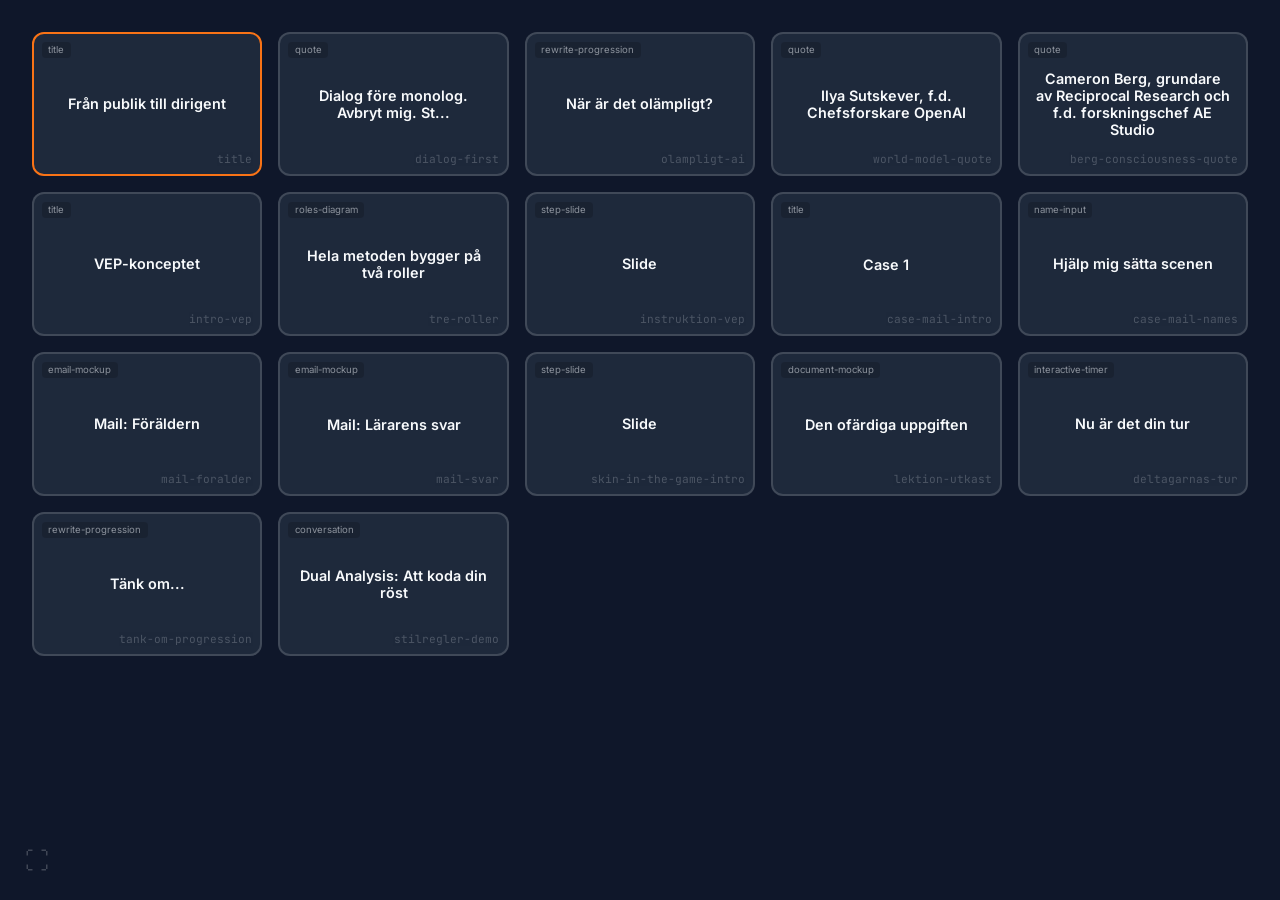
==== commit 92ccc081: "Förtydligat begrepp och förstorat rewrites" ====
--- a/index.html
+++ b/index.html
@@ -2282,9 +2282,10 @@
                 }
                 return result;
             };
+            const sizeStyle = s.size === 'large' ? 'font-size: 4.5rem;' : '';
             return `<div class="slide-rewrite" id="rewrite-${s.id}" onclick="if(window.handleNextStep && window.handleNextStep()) return; else nextSlide();">
                 <div class="rewrite-prefix" data-prefixes='${JSON.stringify(s.prefix||[])}'></div>
-                <div class="rewrite-main">${buildSentence(first)}</div>
+                <div class="rewrite-main" style="${sizeStyle}">${buildSentence(first)}</div>
             </div>`;
         }
 
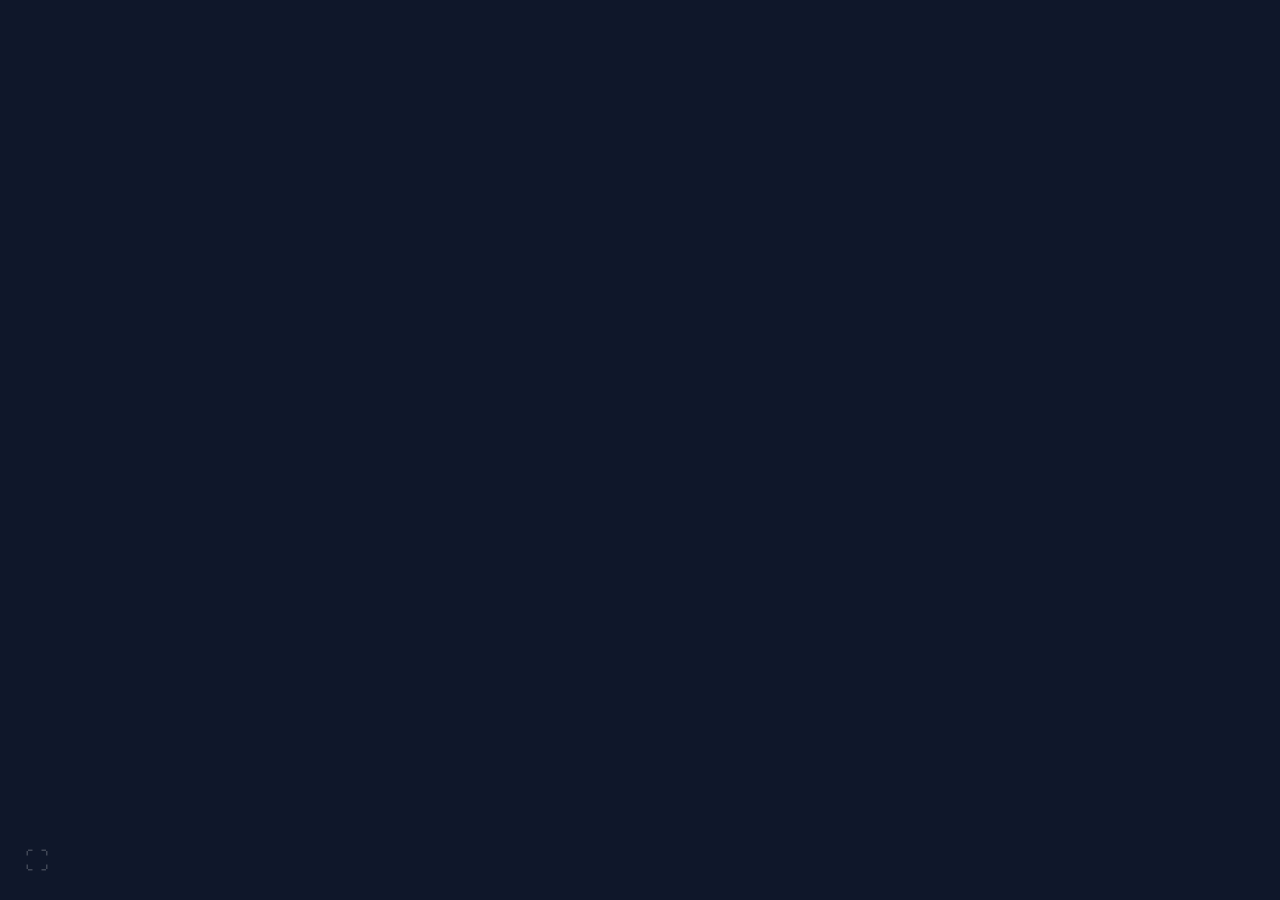
==== commit 80fec4ec: "Fix typewriter bug and update text to ordprediktor" ====
--- a/index.html
+++ b/index.html
@@ -1907,14 +1907,18 @@
             </div>`;
         }
 
+        let currentTypewriterId = 0;
+
         function renderQuote(s) {
             const isTypewriter = s.style === 'typewriter';
             const rawText = s.text;
             const slowSpeed = s.slowSpeed || false;
             const sizeStyle = s.size === 'large' ? 'font-size: clamp(2.5rem, 4vw, 4.5rem); line-height: 1.3;' : '';
             if (isTypewriter) {
+                currentTypewriterId++;
+                const runId = currentTypewriterId;
                 // Return container, will animate after render
-                setTimeout(() => typewriterAnimate(rawText, s.author, slowSpeed), 100);
+                setTimeout(() => typewriterAnimate(rawText, s.author, slowSpeed, runId), 100);
                 return `<div class="slide-quote typewriter">
                     <div class="quote-text" id="typewriterText" style="${sizeStyle}"></div>
                     <div class="quote-author" id="typewriterAuthor" style="opacity:0"></div>
@@ -1930,7 +1934,7 @@
             }
         }
 
-        function typewriterAnimate(rawText, author, slowSpeed = false) {
+        function typewriterAnimate(rawText, author, slowSpeed = false, runId = 0) {
             const container = document.getElementById('typewriterText');
             const authorEl = document.getElementById('typewriterAuthor');
             const baseDelay = slowSpeed ? 60 : 30;
@@ -1955,6 +1959,7 @@
             let charIndex = 0;
 
             function typeNext() {
+                if (runId !== currentTypewriterId) return;
                 if (charIndex < chars.length) {
                     const c = chars[charIndex];
                     if (c.highlight) {
@@ -1975,10 +1980,22 @@
                     }
                     const commentEl = document.getElementById('typewriterComment');
                     if (commentEl) {
-                        setTimeout(() => commentEl.style.opacity = '1', 1200);
+                        setTimeout(() => { if(runId === currentTypewriterId) commentEl.style.opacity = '1'; }, 1200);
                     }
                 }
-            }
+                }
+            }
+
+            window.handleNextStep = () => {
+                if (runId !== currentTypewriterId) return false;
+                if (charIndex < chars.length) {
+                    container.innerHTML = chars.map(c => c.highlight ? `<span class="highlight">${c.char}</span>` : c.char).join('') + '<span class="cursor"></span>';
+                    charIndex = chars.length;
+                    typeNext(); // Trigger the else block
+                    return true;
+                }
+                return false;
+            };
 
             container.innerHTML = '<span class="cursor"></span>';
             setTimeout(typeNext, 500);
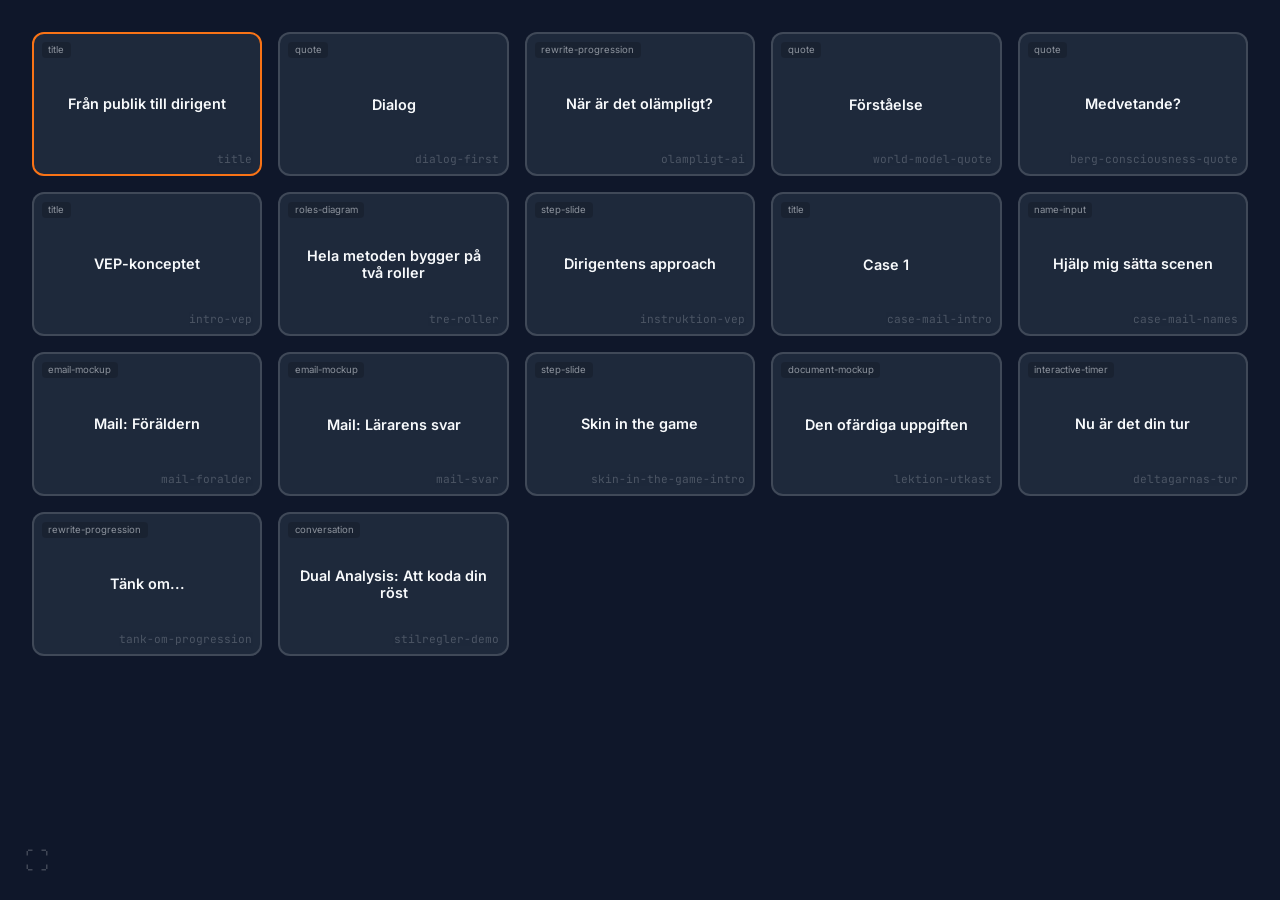
==== commit 4c483621: "Fix JS syntax error" ====
--- a/index.html
+++ b/index.html
@@ -1982,7 +1982,6 @@
                     if (commentEl) {
                         setTimeout(() => { if(runId === currentTypewriterId) commentEl.style.opacity = '1'; }, 1200);
                     }
-                }
                 }
             }
 
